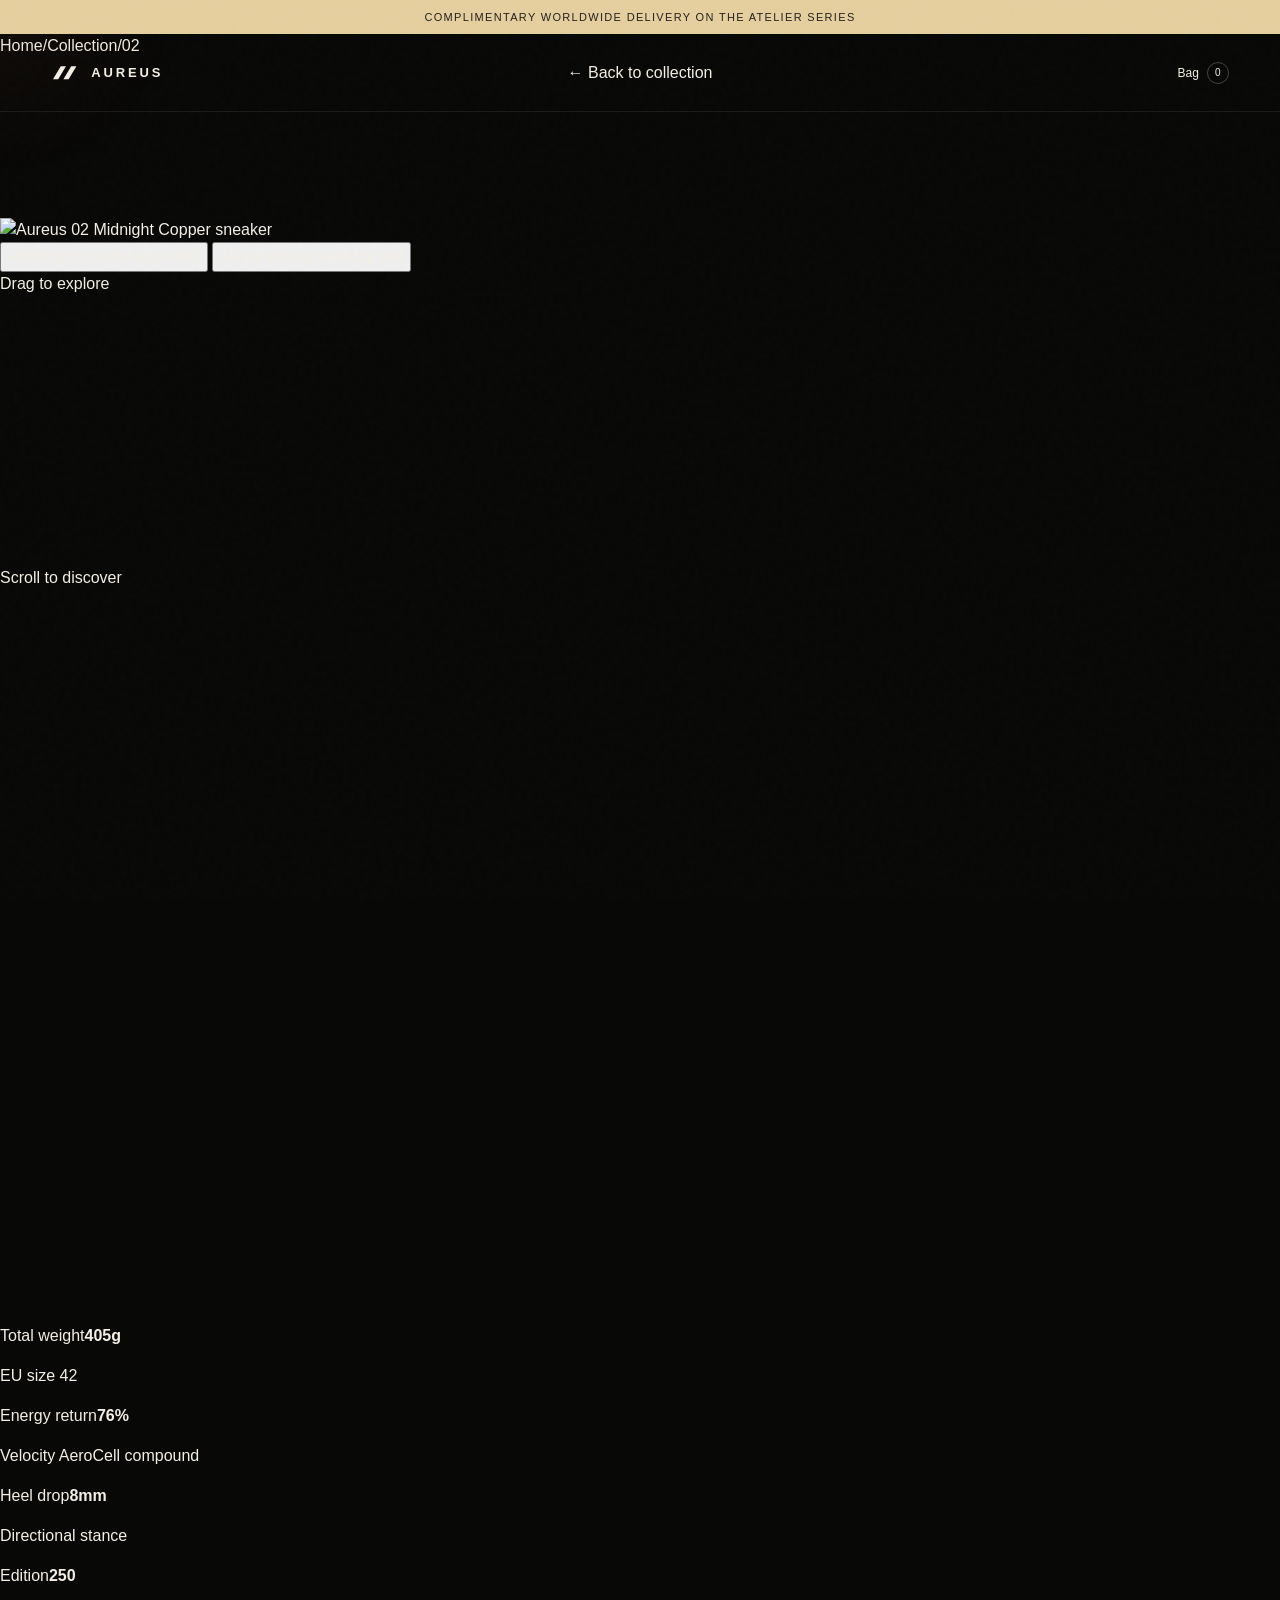
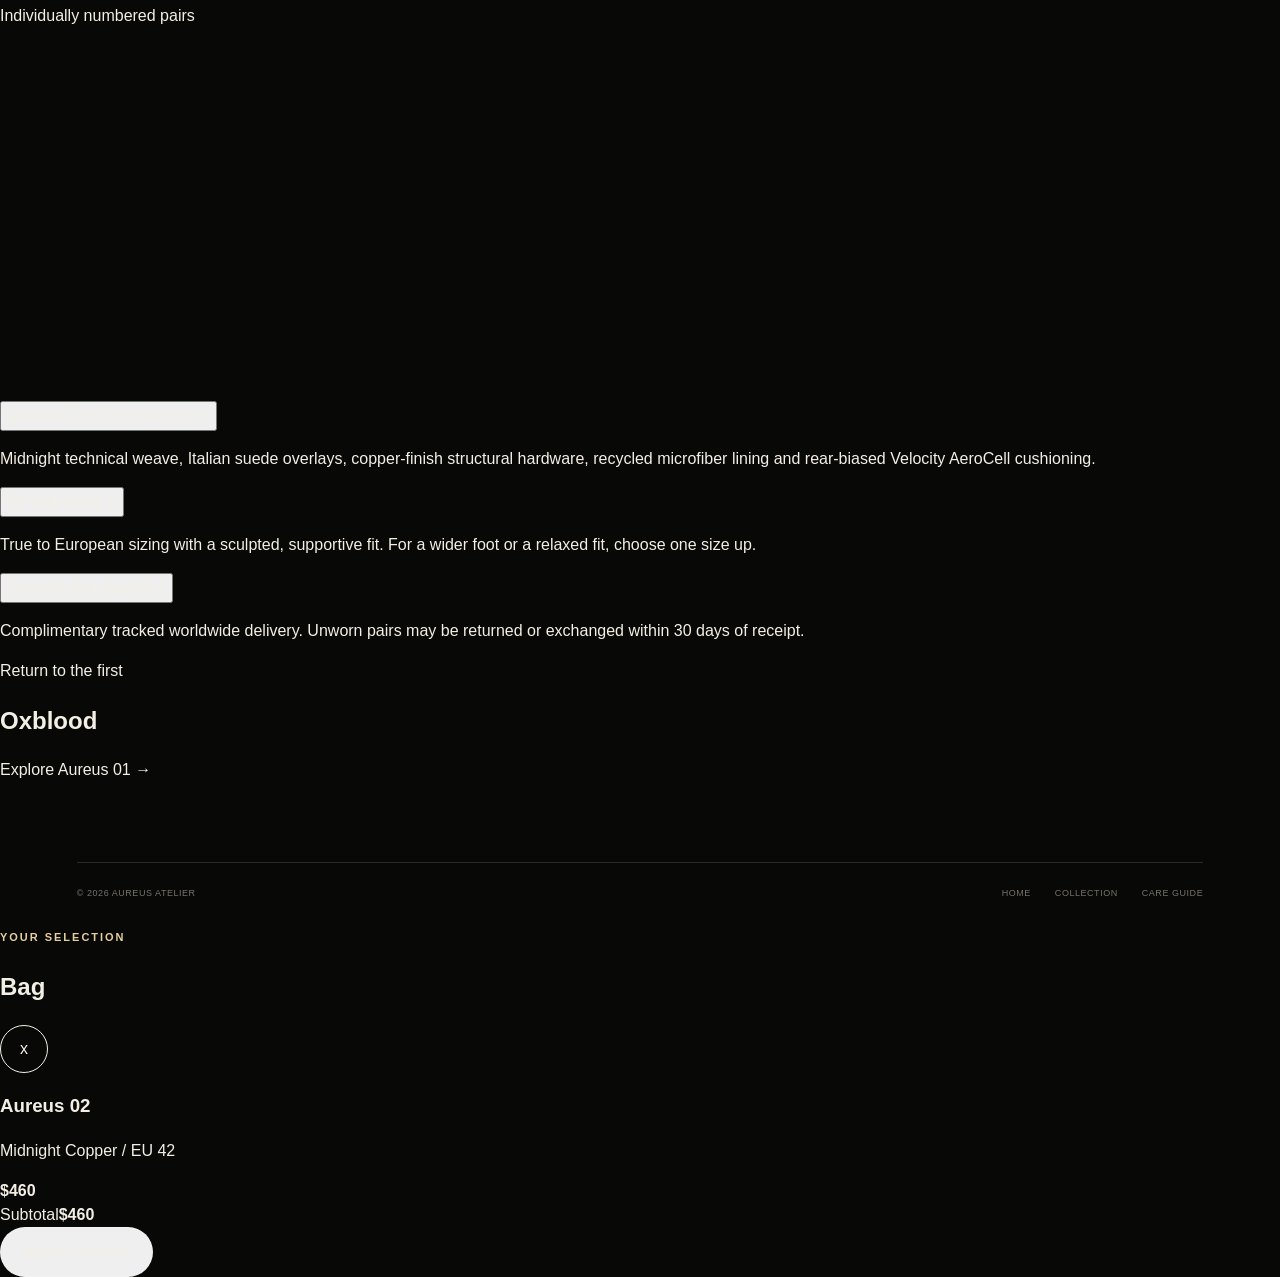
==== product-midnight.html @ 42e4fd5b "Add files via upload" ====
<!doctype html>
<html lang="en">
<head>
  <meta charset="UTF-8">
  <meta name="viewport" content="width=device-width, initial-scale=1.0">
  <meta name="theme-color" content="#080807">
  <meta name="description" content="Explore Aureus 02 Midnight Copper, an aerodynamic limited-edition performance sneaker.">
  <title>Aureus 02 Midnight | Aureus Atelier</title>
  <link rel="preload" href="assets/aureus-midnight.webp" as="image" type="image/webp">
  <link rel="stylesheet" href="styles.css">
  <link rel="stylesheet" href="product.css">
</head>
<body class="product-page theme-midnight">
  <div class="noise" aria-hidden="true"></div>
  <div class="cursor-glow" aria-hidden="true"></div>

  <div class="announcement"><p>Complimentary worldwide delivery on the Atelier Series</p></div>
  <header class="site-header product-header">
    <a class="brand" href="index.html" aria-label="Aureus home">
      <svg viewBox="0 0 46 30" aria-hidden="true"><path d="M3 25 15 5h8L11 25H3Zm16 0L31 5h8L27 25h-8Z"/></svg>
      <span>AUREUS</span>
    </a>
    <a class="back-link" href="index.html#collection">&#8592; Back to collection</a>
    <div class="header-actions">
      <nav class="product-nav" aria-label="Select colorway">
        <a href="product-oxblood.html" style="--nav-color:#5d1721" aria-label="Oxblood"></a>
        <a href="product-pearl.html" style="--nav-color:#d8ceba" aria-label="Pearl"></a>
        <a href="product-midnight.html" aria-current="page" style="--nav-color:#0a1b3f" aria-label="Midnight"></a>
      </nav>
      <button class="bag-button detail-bag-button" aria-label="Open shopping bag"><span>Bag</span><span class="bag-count detail-bag-count">0</span></button>
    </div>
  </header>

  <main>
    <section class="detail-hero">
      <div class="detail-grid" aria-hidden="true"></div>
      <div class="detail-copy">
        <div class="detail-breadcrumb"><a href="index.html">Home</a><span>/</span><a href="index.html#collection">Collection</a><span>/</span><span>02</span></div>
        <p class="eyebrow reveal">Atelier Series / Limited 250</p>
        <h1 class="reveal">Aureus 02<span>Midnight Copper</span></h1>
        <p class="detail-description reveal">A lower, faster silhouette cut in midnight suede and technical weave, with copper light tracing its aerodynamic frame.</p>
        <div class="detail-price-row reveal"><strong>$460</strong><span>Numbered edition of 250</span></div>
      </div>

      <div class="product-viewer" aria-label="Interactive view of Aureus 02 Midnight">
        <div class="viewer-aura" aria-hidden="true"></div>
        <div class="viewer-ring" aria-hidden="true"></div><div class="viewer-ring" aria-hidden="true"></div>
        <div class="viewer-pedestal" aria-hidden="true"></div>
        <div class="viewer-object"><img src="assets/aureus-midnight.webp" alt="Aureus 02 Midnight Copper sneaker"></div>
        <button class="viewer-hotspot hotspot-upper" aria-label="Show upper detail">+<span>Midnight suede aero shell</span></button>
        <button class="viewer-hotspot hotspot-sole" aria-label="Show sole detail">+<span>Rear-biased velocity cell</span></button>
        <div class="viewer-instruction"><i></i><span>Drag to explore</span></div>
      </div>

      <aside class="purchase-panel reveal">
        <div class="purchase-panel-top"><span>Made in limited runs</span><span class="stock-state">In stock</span></div>
        <div class="purchase-label"><span>Select EU size</span><button type="button">Size guide</button></div>
        <div class="size-grid">
          <button class="size-button" data-size="39">39</button><button class="size-button" data-size="40">40</button>
          <button class="size-button" data-size="41">41</button><button class="size-button is-active" data-size="42">42</button>
          <button class="size-button" data-size="43">43</button><button class="size-button" data-size="44">44</button>
          <button class="size-button" data-size="45">45</button><button class="size-button" data-size="46">46</button>
        </div>
        <button class="button button-light detail-add magnetic" data-detail-add>Add to bag / $460</button>
        <div class="purchase-benefits"><p><b>01</b> Complimentary worldwide delivery</p><p><b>02</b> 30-day returns and exchanges</p><p><b>03</b> Individually numbered packaging</p></div>
      </aside>
      <span class="detail-scroll">Scroll to discover</span>
    </section>

    <section class="detail-statement">
      <div><p class="section-label reveal">Sculpted for velocity</p><h2 class="reveal">Darkness,<br><em>set in motion.</em></h2><p class="reveal">Aureus 02 lowers the center of gravity and pushes cushioning rearward for a poised, directional stride.</p></div>
    </section>

    <section class="construction">
      <div class="construction-heading"><div><p class="section-label reveal">Inside the design</p><h2 class="reveal">Three systems.<br>One fluid stride.</h2></div><p class="reveal">Every layer works independently, then resolves into a single controlled movement.</p></div>
      <div class="layer-stack">
        <img class="layer-shoe" src="assets/aureus-midnight.webp" alt="" loading="lazy"><div class="layer-orbits" aria-hidden="true"></div>
        <div class="layer-list">
          <article class="layer-item reveal"><span>01 / Upper</span><h3>Night shell</h3><p>Technical weave is mapped beneath tactile suede to create a close, breathable performance fit.</p></article>
          <article class="layer-item reveal"><span>02 / Structure</span><h3>Copper line</h3><p>A continuous copper-finish spine stabilizes the heel and defines the silhouette in motion.</p></article>
          <article class="layer-item reveal"><span>03 / Sole</span><h3>Velocity cell</h3><p>Rear-biased cushioning absorbs impact while the low forefoot keeps transitions immediate.</p></article>
        </div>
      </div>
    </section>

    <section class="detail-specs">
      <article class="spec-block"><span>Total weight</span><strong>405g</strong><p>EU size 42</p></article>
      <article class="spec-block"><span>Energy return</span><strong>76%</strong><p>Velocity AeroCell compound</p></article>
      <article class="spec-block"><span>Heel drop</span><strong>8mm</strong><p>Directional stance</p></article>
      <article class="spec-block"><span>Edition</span><strong>250</strong><p>Individually numbered pairs</p></article>
    </section>

    <section class="colorway-section">
      <div class="colorway-heading"><div><p class="section-label reveal">The color study</p><h2 class="reveal">Three distinct<br>expressions.</h2></div><p class="reveal">Move between colorways. Every selection opens its complete product experience.</p></div>
      <div class="colorway-grid">
        <a class="colorway-card reveal" href="product-oxblood.html"><div class="colorway-image"><img src="assets/aureus-oxblood.webp" alt="Oxblood colorway"></div><div class="colorway-meta"><strong>Obsidian Oxblood</strong><span>$420</span></div></a>
        <a class="colorway-card reveal" href="product-pearl.html"><div class="colorway-image"><img src="assets/aureus-pearl.webp" alt="Pearl colorway" loading="lazy"></div><div class="colorway-meta"><strong>Pearl Champagne</strong><span>$440</span></div></a>
        <a class="colorway-card reveal" href="product-midnight.html" aria-current="page"><div class="colorway-image"><img src="assets/aureus-midnight.webp" alt="Midnight colorway" loading="lazy"></div><div class="colorway-meta"><strong>Midnight Copper</strong><span>$460</span></div></a>
      </div>
    </section>

    <section class="details-section">
      <p class="section-label reveal">The fine print</p>
      <div class="detail-accordion">
        <article class="accordion-item"><button class="accordion-trigger" aria-expanded="false">Materials and construction <span>+</span></button><div class="accordion-panel"><p>Midnight technical weave, Italian suede overlays, copper-finish structural hardware, recycled microfiber lining and rear-biased Velocity AeroCell cushioning.</p></div></article>
        <article class="accordion-item"><button class="accordion-trigger" aria-expanded="false">Fit and sizing <span>+</span></button><div class="accordion-panel"><p>True to European sizing with a sculpted, supportive fit. For a wider foot or a relaxed fit, choose one size up.</p></div></article>
        <article class="accordion-item"><button class="accordion-trigger" aria-expanded="false">Delivery and returns <span>+</span></button><div class="accordion-panel"><p>Complimentary tracked worldwide delivery. Unworn pairs may be returned or exchanged within 30 days of receipt.</p></div></article>
      </div>
    </section>

    <a class="next-product" href="product-oxblood.html"><img src="assets/aureus-oxblood.webp" alt="" loading="lazy"><div><span>Return to the first</span><h2>Oxblood</h2><span>Explore Aureus 01 &#8594;</span></div></a>
  </main>

  <footer class="product-footer"><div class="footer-bottom"><span>&copy; 2026 Aureus Atelier</span><div><a href="index.html">Home</a><a href="index.html#collection">Collection</a><a href="#">Care guide</a></div></div></footer>

  <aside class="detail-cart" aria-hidden="true">
    <header><div><p class="eyebrow">Your selection</p><h2>Bag</h2></div><button class="round-button detail-cart-close" aria-label="Close bag">x</button></header>
    <div class="detail-cart-product"><div class="detail-cart-image"><img src="assets/aureus-midnight.webp" alt=""></div><div><h3>Aureus 02</h3><p>Midnight Copper / <span class="selected-size">EU 42</span></p><strong>$460</strong></div></div>
    <div class="detail-cart-checkout"><div><span>Subtotal</span><strong>$460</strong></div><button class="button">Secure checkout</button></div>
  </aside>
  <div class="drawer-overlay" hidden></div>
  <script src="product.js"></script>
</body>
</html>
---- styles.css ----
:root {
  --ink: #080807;
  --ink-soft: #10100f;
  --panel: #151412;
  --panel-light: #ede8de;
  --ivory: #f4efe5;
  --muted: #9e9a91;
  --gold: #c9a86a;
  --gold-light: #e5cf9f;
  --oxblood: #5d1721;
  --line: rgba(244, 239, 229, .14);
  --ease: cubic-bezier(.2, .75, .2, 1);
}

* {
  box-sizing: border-box;
}

html {
  scroll-behavior: smooth;
  background: var(--ink);
}

body {
  margin: 0;
  color: var(--ivory);
  background: var(--ink);
  font-family: Arial, Helvetica, sans-serif;
  font-size: 16px;
  line-height: 1.5;
  overflow-x: hidden;
}

body.drawer-open,
body.modal-open {
  overflow: hidden;
}

button,
input {
  font: inherit;
}

button,
a {
  -webkit-tap-highlight-color: transparent;
}

button {
  color: inherit;
}

a {
  color: inherit;
  text-decoration: none;
}

img {
  display: block;
  max-width: 100%;
}

.noise {
  position: fixed;
  inset: 0;
  z-index: 100;
  opacity: .022;
  pointer-events: none;
  background-image: url("data:image/svg+xml,%3Csvg viewBox='0 0 180 180' xmlns='http://www.w3.org/2000/svg'%3E%3Cfilter id='n'%3E%3CfeTurbulence type='fractalNoise' baseFrequency='.9' numOctaves='4' stitchTiles='stitch'/%3E%3C/filter%3E%3Crect width='100%25' height='100%25' filter='url(%23n)' opacity='.8'/%3E%3C/svg%3E");
}

.cursor-glow {
  position: fixed;
  width: 380px;
  height: 380px;
  left: 0;
  top: 0;
  z-index: 0;
  border-radius: 50%;
  pointer-events: none;
  opacity: .28;
  background: radial-gradient(circle, rgba(146, 78, 48, .26), transparent 67%);
  transform: translate3d(-50%, -50%, 0);
  transition: opacity .3s ease;
}

.announcement {
  position: relative;
  z-index: 30;
  min-height: 34px;
  display: flex;
  align-items: center;
  justify-content: center;
  padding: 6px 44px;
  color: #25211a;
  background: var(--gold-light);
  font-size: 11px;
  letter-spacing: .12em;
  text-transform: uppercase;
}

.announcement p {
  margin: 0;
}

.announcement-close {
  position: absolute;
  right: 20px;
  border: 0;
  background: transparent;
  cursor: pointer;
}

.site-header {
  position: absolute;
  top: 34px;
  left: 0;
  right: 0;
  z-index: 25;
  height: 78px;
  display: grid;
  grid-template-columns: 1fr auto 1fr;
  align-items: center;
  padding: 0 clamp(22px, 4vw, 72px);
  border-bottom: 1px solid rgba(255,255,255,.08);
  transition: height .4s var(--ease), background .4s ease, transform .4s var(--ease), border-color .4s ease;
}

.site-header.is-fixed {
  position: fixed;
  top: 0;
  height: 64px;
  background: rgba(8, 8, 7, .82);
  border-color: rgba(255,255,255,.1);
  backdrop-filter: blur(18px);
}

.site-header.is-hidden {
  transform: translateY(-100%);
}

.brand {
  width: fit-content;
  display: inline-flex;
  align-items: center;
  gap: 10px;
  font-size: 13px;
  font-weight: 700;
  letter-spacing: .22em;
}

.brand svg {
  width: 30px;
  fill: currentColor;
}

.desktop-nav {
  display: flex;
  align-items: center;
  gap: 34px;
  font-size: 12px;
}

.desktop-nav a {
  position: relative;
  color: rgba(244,239,229,.76);
  transition: color .2s ease;
}

.desktop-nav a::after {
  content: "";
  position: absolute;
  left: 0;
  right: 100%;
  bottom: -8px;
  height: 1px;
  background: var(--gold-light);
  transition: right .35s var(--ease);
}

.desktop-nav a:hover {
  color: var(--ivory);
}

.desktop-nav a:hover::after {
  right: 0;
}

.header-actions {
  justify-self: end;
  display: flex;
  align-items: center;
  gap: 10px;
}

.icon-button,
.bag-button,
.menu-button {
  border: 0;
  background: transparent;
  cursor: pointer;
}

.icon-button {
  width: 38px;
  height: 38px;
  display: grid;
  place-items: center;
}

.icon-button svg {
  width: 18px;
  fill: none;
  stroke: currentColor;
  stroke-width: 1.5;
}

.bag-button {
  display: flex;
  align-items: center;
  gap: 8px;
  padding: 8px 0 8px 12px;
  font-size: 12px;
}

.bag-count {
  min-width: 22px;
  height: 22px;
  display: grid;
  place-items: center;
  border: 1px solid rgba(255,255,255,.24);
  border-radius: 50%;
  font-size: 10px;
}

.menu-button {
  display: none;
  width: 38px;
  height: 38px;
  padding: 11px 8px;
}

.menu-button span {
  display: block;
  width: 22px;
  height: 1px;
  margin: 5px 0;
  background: currentColor;
  transition: transform .3s ease;
}

.hero {
  position: relative;
  min-height: max(760px, 100svh);
  display: flex;
  align-items: center;
  isolation: isolate;
  overflow: hidden;
  padding: 130px clamp(22px, 6vw, 110px) 72px;
  background:
    radial-gradient(circle at 72% 55%, rgba(79, 25, 22, .25), transparent 32%),
    linear-gradient(135deg, #0e0d0c 0%, #060606 60%);
}

.hero::after {
  content: "";
  position: absolute;
  inset: auto 0 0;
  z-index: -1;
  height: 34%;
  background: linear-gradient(transparent, #080807);
}

.hero-aura {
  position: absolute;
  width: 60vw;
  aspect-ratio: 1;
  right: -12vw;
  top: 15%;
  z-index: -2;
  border-radius: 50%;
  opacity: .85;
  filter: blur(10px);
  background: radial-gradient(circle at center, rgba(128, 43, 37, .22), transparent 64%);
  animation: breathe 6s ease-in-out infinite;
}

.hero-grid {
  position: absolute;
  inset: 0;
  z-index: -2;
  opacity: .12;
  background-image:
    linear-gradient(rgba(255,255,255,.08) 1px, transparent 1px),
    linear-gradient(90deg, rgba(255,255,255,.08) 1px, transparent 1px);
  background-size: 100px 100px;
  mask-image: linear-gradient(90deg, transparent, #000 70%, transparent);
  transform: perspective(600px) rotateX(64deg) scale(1.6) translateY(30%);
  transform-origin: bottom;
}

.hero-copy {
  position: relative;
  z-index: 4;
  width: min(690px, 52vw);
  padding-top: 40px;
}

.eyebrow,
.section-label {
  margin: 0 0 24px;
  color: var(--gold-light);
  font-size: 11px;
  font-weight: 700;
  letter-spacing: .18em;
  text-transform: uppercase;
}

.hero h1,
.manifesto h2,
.section-heading h2,
.membership h2,
.newsletter h2 {
  margin: 0;
  font-weight: 400;
  letter-spacing: -.065em;
  line-height: .88;
}

.hero h1 {
  font-size: clamp(68px, 10.3vw, 176px);
}

.hero h1 em {
  color: var(--gold-light);
  font-family: Georgia, "Times New Roman", serif;
  font-weight: 400;
}

.hero-intro {
  width: min(460px, 90%);
  margin: 32px 0 0;
  color: rgba(244,239,229,.64);
  font-size: clamp(15px, 1.2vw, 18px);
}

.hero-actions {
  display: flex;
  align-items: center;
  gap: 26px;
  margin-top: 34px;
}

.button {
  min-height: 50px;
  display: inline-flex;
  align-items: center;
  justify-content: center;
  padding: 0 24px;
  border: 1px solid rgba(255,255,255,.24);
  border-radius: 100px;
  cursor: pointer;
  font-size: 12px;
  font-weight: 700;
  letter-spacing: .04em;
  transition: transform .3s var(--ease), background .3s ease, color .3s ease;
}

.button-light {
  color: var(--ink);
  background: var(--ivory);
}

.button-light:hover {
  background: var(--gold-light);
  transform: translateY(-2px);
}

.text-link {
  border: 0;
  padding: 0;
  color: var(--ivory);
  background: transparent;
  cursor: pointer;
  font-size: 12px;
}

.play-icon {
  display: inline-grid;
  width: 32px;
  height: 32px;
  margin-right: 8px;
  place-items: center;
  border: 1px solid var(--line);
  border-radius: 50%;
  font-size: 8px;
}

.hero-product {
  position: absolute;
  width: min(72vw, 1100px);
  right: -2vw;
  top: 49%;
  z-index: 2;
  transform: translateY(-43%);
  transform-style: preserve-3d;
  perspective: 1200px;
  will-change: transform;
}

.hero-product img {
  position: relative;
  z-index: 2;
  width: 100%;
  filter: drop-shadow(0 45px 45px rgba(0,0,0,.7));
  transform: rotate(-6deg) translateZ(30px);
  animation: shoeFloat 5.5s ease-in-out infinite;
  will-change: transform;
}

.shoe-shadow {
  position: absolute;
  left: 20%;
  right: 9%;
  bottom: 9%;
  height: 12%;
  z-index: 1;
  border-radius: 50%;
  opacity: .7;
  filter: blur(26px);
  background: #000;
  animation: shadowFloat 5.5s ease-in-out infinite;
}

.orbit {
  position: absolute;
  z-index: 0;
  border: 1px solid rgba(215, 181, 116, .18);
  border-radius: 50%;
}

.orbit-one {
  width: 72%;
  aspect-ratio: 1;
  right: 3%;
  top: 9%;
  transform: rotateX(65deg) rotateZ(-18deg);
  animation: orbitSpin 18s linear infinite;
}

.orbit-two {
  width: 46%;
  aspect-ratio: 1;
  right: 20%;
  top: 25%;
  transform: rotateY(70deg) rotateZ(28deg);
  animation: orbitSpin 12s linear infinite reverse;
}

.product-pin {
  position: absolute;
  z-index: 5;
  width: 28px;
  height: 28px;
  display: grid;
  place-items: center;
  border: 1px solid rgba(255,255,255,.5);
  border-radius: 50%;
  color: var(--ink);
  background: var(--ivory);
  cursor: help;
  font-size: 16px;
  box-shadow: 0 0 0 0 rgba(244,239,229,.3);
  animation: pinPulse 2.5s infinite;
}

.product-pin::after {
  content: attr(data-label);
  position: absolute;
  left: 38px;
  width: max-content;
  padding: 8px 11px;
  border: 1px solid var(--line);
  border-radius: 4px;
  color: var(--ivory);
  background: rgba(10,10,9,.9);
  opacity: 0;
  pointer-events: none;
  font-size: 10px;
  letter-spacing: .08em;
  text-transform: uppercase;
  transform: translateX(-8px);
  transition: opacity .25s ease, transform .25s ease;
}

.product-pin:hover::after {
  opacity: 1;
  transform: none;
}

.pin-upper {
  left: 53%;
  top: 32%;
}

.pin-sole {
  left: 69%;
  top: 70%;
}

.hero-index {
  position: absolute;
  right: clamp(22px, 4vw, 72px);
  bottom: 54px;
  display: flex;
  gap: 8px;
  color: rgba(255,255,255,.4);
  font-size: 11px;
}

.hero-index span:first-child {
  color: var(--ivory);
}

.scroll-cue {
  position: absolute;
  left: 50%;
  bottom: 36px;
  display: flex;
  align-items: center;
  gap: 14px;
  color: rgba(255,255,255,.5);
  font-size: 9px;
  letter-spacing: .12em;
  text-transform: uppercase;
  transform: translateX(-50%);
}

.scroll-cue i {
  position: relative;
  width: 42px;
  height: 1px;
  overflow: hidden;
  background: rgba(255,255,255,.18);
}

.scroll-cue i::after {
  content: "";
  position: absolute;
  width: 50%;
  height: 100%;
  background: var(--ivory);
  animation: scrollLine 2s ease-in-out infinite;
}

.marquee {
  position: relative;
  z-index: 3;
  overflow: hidden;
  padding: 22px 0;
  border-top: 1px solid var(--line);
  border-bottom: 1px solid var(--line);
  background: #0a0a09;
}

.marquee-track {
  width: max-content;
  display: flex;
  align-items: center;
  gap: 34px;
  color: rgba(244,239,229,.72);
  animation: marquee 24s linear infinite;
}

.marquee span {
  font-size: 11px;
  letter-spacing: .18em;
  text-transform: uppercase;
}

.marquee i {
  width: 5px;
  height: 5px;
  border-radius: 50%;
  background: var(--gold);
}

.section-pad {
  padding: clamp(90px, 12vw, 190px) clamp(22px, 6vw, 110px);
}

.manifesto {
  position: relative;
}

.manifesto-title {
  max-width: 1260px;
  font-size: clamp(52px, 8.4vw, 142px);
}

.manifesto-title span {
  color: #5e5b55;
}

.manifesto-meta {
  max-width: 1260px;
  display: flex;
  align-items: flex-end;
  justify-content: space-between;
  margin-top: 74px;
  padding-top: 22px;
  border-top: 1px solid var(--line);
  color: var(--muted);
}

.manifesto-meta p {
  width: min(510px, 60%);
  margin: 0;
  font-size: clamp(16px, 1.5vw, 22px);
}

.manifesto-meta span {
  font-size: 10px;
  letter-spacing: .14em;
  text-transform: uppercase;
}

.story {
  min-height: 300vh;
  background: var(--panel-light);
}

.story-stage {
  position: sticky;
  top: 0;
  min-height: 100svh;
  display: grid;
  grid-template-columns: 58% 42%;
  overflow: hidden;
  color: var(--ink);
}

.story-visual {
  position: relative;
  min-height: 100svh;
  display: grid;
  place-items: center;
  overflow: hidden;
  background: #d8d2c7;
}

.story-glow {
  position: absolute;
  width: 70%;
  aspect-ratio: 1;
  border-radius: 50%;
  filter: blur(40px);
  background: rgba(255,255,255,.55);
}

.stage-ring {
  position: absolute;
  width: min(42vw, 630px);
  aspect-ratio: 1;
  border: 1px solid rgba(30,25,20,.15);
  border-radius: 50%;
  animation: orbitSpin 25s linear infinite;
}

.stage-ring::before,
.stage-ring::after {
  content: "";
  position: absolute;
  inset: 13%;
  border: 1px solid rgba(30,25,20,.1);
  border-radius: 50%;
}

.stage-ring::after {
  inset: 30%;
}

.story-image {
  position: absolute;
  z-index: 2;
  width: min(54vw, 860px);
  opacity: 0;
  mix-blend-mode: multiply;
  filter: contrast(1.05);
  transform: translateY(30px) scale(.92) rotate(-5deg);
  transition: opacity .8s ease, transform 1s var(--ease);
}

.story-image.is-active {
  opacity: 1;
  transform: translateY(0) scale(1) rotate(-3deg);
}

.stage-caption {
  position: absolute;
  left: 34px;
  right: 34px;
  bottom: 28px;
  z-index: 4;
  display: flex;
  justify-content: space-between;
  padding-top: 14px;
  border-top: 1px solid rgba(30,25,20,.22);
  font-size: 10px;
  letter-spacing: .12em;
  text-transform: uppercase;
}

.stage-caption p {
  margin: 0;
}

.story-chapters {
  height: 100svh;
  display: flex;
  flex-direction: column;
  justify-content: center;
  padding: clamp(40px, 6vw, 100px);
  background: #efebe3;
}

.chapter {
  display: grid;
  grid-template-columns: 44px 1fr;
  gap: 24px;
  padding: 26px 0;
  border-bottom: 1px solid rgba(20,18,15,.14);
  opacity: .28;
  transition: opacity .5s ease;
}

.chapter.is-active {
  opacity: 1;
}

.chapter-number {
  color: var(--oxblood);
  font-size: 10px;
}

.chapter .eyebrow {
  margin-bottom: 10px;
  color: var(--oxblood);
}

.chapter h3 {
  margin: 0;
  font-family: Georgia, "Times New Roman", serif;
  font-size: clamp(24px, 2.4vw, 42px);
  font-weight: 400;
  letter-spacing: -.03em;
  line-height: 1.04;
}

.chapter p:last-child {
  max-width: 480px;
  margin: 15px 0 0;
  color: #716c64;
  font-size: 13px;
}

.technology {
  position: relative;
  background: #0b0b0a;
}

.section-heading {
  display: flex;
  align-items: flex-end;
  justify-content: space-between;
  gap: 40px;
  margin-bottom: 70px;
}

.section-heading h2,
.membership h2,
.newsletter h2 {
  font-size: clamp(60px, 8vw, 130px);
}

.heading-copy {
  max-width: 380px;
  margin: 0 0 8px;
  color: var(--muted);
  font-size: 15px;
}

.feature-grid {
  display: grid;
  grid-template-columns: 1.4fr 1fr;
  gap: 14px;
}

.feature-card {
  position: relative;
  min-height: 400px;
  display: flex;
  flex-direction: column;
  justify-content: space-between;
  overflow: hidden;
  padding: clamp(24px, 3vw, 44px);
  border: 1px solid rgba(255,255,255,.08);
  border-radius: 4px;
  background: #151513;
  transform-style: preserve-3d;
  transition: border-color .3s ease;
}

.feature-card:hover {
  border-color: rgba(226,198,143,.38);
}

.feature-card-large {
  grid-row: span 2;
  min-height: 814px;
  background: radial-gradient(circle at 50% 44%, #2a1715, #11110f 58%);
}

.feature-card-gold {
  color: #19150e;
  background: linear-gradient(145deg, #d1b47d, #9a7545);
}

.card-top {
  position: relative;
  z-index: 2;
  display: flex;
  justify-content: space-between;
  font-size: 9px;
  letter-spacing: .14em;
  text-transform: uppercase;
}

.card-bottom {
  position: relative;
  z-index: 2;
}

.card-bottom h3 {
  max-width: 620px;
  margin: 0;
  font-size: clamp(30px, 3.8vw, 66px);
  font-weight: 400;
  letter-spacing: -.05em;
  line-height: .96;
}

.feature-card:not(.feature-card-large) .card-bottom h3 {
  font-size: clamp(26px, 2.5vw, 42px);
}

.card-bottom p {
  max-width: 420px;
  margin: 18px 0 0;
  color: var(--muted);
  font-size: 13px;
}

.feature-card-gold .card-bottom p {
  color: rgba(25,21,14,.6);
}

.energy-rings {
  position: relative;
  width: min(38vw, 510px);
  aspect-ratio: 1;
  display: grid;
  place-items: center;
  margin: auto;
}

.energy-rings i {
  position: absolute;
  inset: 0;
  border: 1px solid rgba(221,185,120,.26);
  border-radius: 50%;
  animation: ringPulse 3s ease-in-out infinite;
}

.energy-rings i:nth-child(2) {
  inset: 13%;
  animation-delay: -.7s;
}

.energy-rings i:nth-child(3) {
  inset: 26%;
  animation-delay: -1.4s;
}

.energy-rings i:nth-child(4) {
  inset: 39%;
  animation-delay: -2.1s;
}

.energy-rings b {
  color: var(--gold-light);
  font-size: clamp(64px, 8vw, 120px);
  font-weight: 400;
  letter-spacing: -.08em;
}

.metric {
  display: flex;
  align-items: flex-start;
  margin: auto 0;
  color: var(--gold-light);
}

.metric strong {
  font-size: clamp(100px, 11vw, 170px);
  font-weight: 400;
  letter-spacing: -.08em;
  line-height: .8;
}

.metric span {
  margin: 2px 0 0 8px;
  font-size: 22px;
}

.craft-lines {
  position: absolute;
  inset: 18% -15% auto;
  height: 52%;
  opacity: .65;
  background: repeating-radial-gradient(ellipse at center, transparent 0 18px, rgba(40,30,16,.2) 19px 20px);
  transform: rotate(-8deg);
}

.collection {
  color: var(--ink);
  background: #efebe3;
  overflow: hidden;
}

.collection .section-label {
  color: var(--oxblood);
}

.collection-controls {
  display: flex;
  gap: 8px;
}

.round-button {
  width: 48px;
  height: 48px;
  display: inline-grid;
  place-items: center;
  border: 1px solid currentColor;
  border-radius: 50%;
  color: inherit;
  background: transparent;
  cursor: pointer;
  transition: color .25s ease, background .25s ease, transform .25s ease;
}

.round-button:hover {
  color: var(--ivory);
  background: var(--ink);
  transform: scale(1.04);
}

.product-track {
  display: grid;
  grid-template-columns: repeat(3, minmax(330px, 1fr));
  gap: 16px;
}

.product-card {
  min-width: 0;
}

.product-image-wrap {
  position: relative;
  aspect-ratio: 1;
  display: grid;
  place-items: center;
  overflow: hidden;
  background: #0a0a09;
}

.product-image-wrap::after {
  content: "";
  position: absolute;
  inset: 55% 18% 9%;
  border-radius: 50%;
  background: rgba(0,0,0,.65);
  filter: blur(24px);
}

.product-image-wrap img {
  position: relative;
  z-index: 2;
  width: 105%;
  max-width: none;
  transition: transform .8s var(--ease), filter .5s ease;
}

.product-card:hover .product-image-wrap img {
  transform: scale(1.07) rotate(-3deg);
  filter: brightness(1.08);
}

.edition-tag {
  position: absolute;
  left: 18px;
  top: 18px;
  z-index: 4;
  padding: 6px 10px;
  border: 1px solid rgba(255,255,255,.2);
  color: rgba(255,255,255,.76);
  font-size: 8px;
  letter-spacing: .12em;
  text-transform: uppercase;
}

.wishlist {
  position: absolute;
  right: 16px;
  top: 16px;
  z-index: 4;
  width: 34px;
  height: 34px;
  border: 1px solid rgba(255,255,255,.22);
  border-radius: 50%;
  color: white;
  background: rgba(0,0,0,.25);
  cursor: pointer;
  font-size: 18px;
}

.wishlist.is-active {
  color: var(--gold-light);
  background: var(--oxblood);
}

.product-info {
  display: flex;
  justify-content: space-between;
  gap: 20px;
  padding: 20px 2px 12px;
}

.product-info h3 {
  margin: 0;
  font-size: 17px;
}

.product-info p {
  margin: 4px 0 0;
  color: #756f66;
  font-size: 11px;
}

.product-info strong {
  font-size: 14px;
}

.swatches {
  display: flex;
  gap: 7px;
  padding: 4px 2px 18px;
}

.swatch {
  width: 15px;
  height: 15px;
  padding: 0;
  border: 2px solid #efebe3;
  border-radius: 50%;
  outline: 1px solid transparent;
  background: var(--swatch);
  cursor: pointer;
}

.swatch.is-active {
  outline-color: #4a463f;
}

.add-button {
  width: 100%;
  height: 48px;
  display: flex;
  align-items: center;
  justify-content: space-between;
  padding: 0 18px;
  border: 1px solid #b4aea4;
  color: var(--ink);
  background: transparent;
  cursor: pointer;
  font-size: 11px;
  font-weight: 700;
  letter-spacing: .06em;
  text-transform: uppercase;
  transition: color .3s ease, background .3s ease;
}

.add-button:hover {
  color: var(--ivory);
  background: var(--ink);
}

.membership {
  position: relative;
  min-height: 95svh;
  display: flex;
  flex-direction: column;
  align-items: center;
  justify-content: center;
  overflow: hidden;
  padding: 100px 22px;
  text-align: center;
  background:
    linear-gradient(rgba(6,6,5,.45), rgba(6,6,5,.88)),
    url("assets/aureus-midnight.webp") center 50% / min(95vw, 1450px) auto no-repeat,
    #070707;
}

.membership::before {
  content: "";
  position: absolute;
  inset: 0;
  opacity: .14;
  background: repeating-linear-gradient(105deg, transparent 0 60px, rgba(255,255,255,.12) 61px);
}

.membership > * {
  position: relative;
  z-index: 2;
}

.membership h2 {
  max-width: 1200px;
}

.membership > p:not(.section-label) {
  max-width: 500px;
  margin: 34px 0;
  color: rgba(244,239,229,.64);
}

.membership-light {
  position: absolute;
  inset: 10% 15%;
  opacity: .7;
  filter: blur(50px);
  background: radial-gradient(circle, rgba(85,47,34,.3), transparent 64%);
}

.newsletter {
  display: grid;
  grid-template-columns: 1.2fr 1fr;
  gap: 10vw;
  align-items: end;
  color: var(--ink);
  background: var(--gold-light);
}

.newsletter .section-label {
  color: #6b4e2d;
}

.newsletter-form label {
  display: block;
  margin-bottom: 12px;
  font-size: 10px;
  font-weight: 700;
  letter-spacing: .12em;
  text-transform: uppercase;
}

.newsletter-form > div {
  display: flex;
  border-bottom: 1px solid rgba(20,18,14,.5);
}

.newsletter-form input {
  flex: 1;
  min-width: 0;
  padding: 16px 0;
  border: 0;
  outline: 0;
  color: var(--ink);
  background: transparent;
  font-size: 20px;
}

.newsletter-form input::placeholder {
  color: rgba(20,18,14,.45);
}

.newsletter-form button {
  width: 54px;
  border: 0;
  background: transparent;
  cursor: pointer;
  font-size: 24px;
}

.newsletter-form > p {
  margin: 14px 0 0;
  color: rgba(20,18,14,.56);
  font-size: 9px;
}

footer {
  padding: 80px clamp(22px, 6vw, 110px) 28px;
  background: #080807;
}

.footer-top {
  display: flex;
  justify-content: space-between;
  gap: 80px;
  padding-bottom: 90px;
}

.footer-brand {
  align-self: flex-start;
}

.footer-links {
  display: grid;
  grid-template-columns: repeat(3, minmax(110px, 1fr));
  gap: clamp(40px, 7vw, 110px);
}

.footer-links div {
  display: flex;
  flex-direction: column;
  gap: 12px;
}

.footer-links span {
  margin-bottom: 8px;
  color: #77736c;
  font-size: 9px;
  letter-spacing: .14em;
  text-transform: uppercase;
}

.footer-links a {
  font-size: 12px;
}

.footer-links a:hover {
  color: var(--gold-light);
}

.footer-bottom {
  display: flex;
  align-items: center;
  justify-content: space-between;
  padding-top: 24px;
  border-top: 1px solid var(--line);
  color: #77736c;
  font-size: 9px;
  letter-spacing: .06em;
  text-transform: uppercase;
}

.footer-bottom div {
  display: flex;
  align-items: center;
  gap: 24px;
}

.region-button {
  border: 0;
  color: inherit;
  background: transparent;
  cursor: pointer;
  font-size: inherit;
  text-transform: inherit;
}

.cart-drawer {
  position: fixed;
  top: 0;
  right: 0;
  bottom: 0;
  z-index: 80;
  width: min(480px, 100%);
  display: flex;
  flex-direction: column;
  padding: 34px;
  color: var(--ink);
  background: #efebe3;
  visibility: hidden;
  transform: translateX(100%);
  transition: transform .55s var(--ease), visibility .55s;
}

.cart-drawer.is-open {
  visibility: visible;
  transform: none;
}

.cart-header {
  display: flex;
  align-items: flex-start;
  justify-content: space-between;
  padding-bottom: 24px;
  border-bottom: 1px solid rgba(20,18,15,.16);
}

.cart-header .eyebrow {
  margin-bottom: 8px;
  color: var(--oxblood);
}

.cart-header h2 {
  margin: 0;
  font-size: 42px;
  font-weight: 400;
  letter-spacing: -.05em;
}

.drawer-count {
  color: #8a847a;
  font-size: 16px;
}

.cart-close {
  width: 42px;
  height: 42px;
}

.cart-items {
  flex: 1;
  overflow-y: auto;
}

.empty-cart {
  padding: 60px 0;
}

.empty-cart p {
  color: #7d776f;
}

.empty-cart .text-link {
  color: var(--ink);
  text-decoration: underline;
  text-underline-offset: 5px;
}

.cart-item {
  display: grid;
  grid-template-columns: 110px 1fr auto;
  gap: 16px;
  padding: 20px 0;
  border-bottom: 1px solid rgba(20,18,15,.12);
}

.cart-item-image {
  aspect-ratio: 1;
  display: grid;
  place-items: center;
  overflow: hidden;
  background: #090909;
}

.cart-item-image img {
  width: 120%;
}

.cart-item h3 {
  margin: 4px 0;
  font-size: 14px;
}

.cart-item p {
  margin: 0;
  color: #7d776f;
  font-size: 10px;
}

.cart-item strong {
  font-size: 12px;
}

.remove-item {
  align-self: end;
  border: 0;
  padding: 0;
  color: #7d776f;
  background: transparent;
  cursor: pointer;
  font-size: 9px;
  text-decoration: underline;
}

.cart-footer {
  padding-top: 20px;
  border-top: 1px solid rgba(20,18,15,.16);
}

.cart-footer > div {
  display: flex;
  justify-content: space-between;
  margin-bottom: 18px;
  font-size: 13px;
}

.cart-footer .button {
  width: 100%;
  border: 0;
  color: var(--ivory);
  background: var(--ink);
}

.cart-footer .button:disabled {
  opacity: .4;
  cursor: not-allowed;
}

.cart-footer p {
  margin: 10px 0 0;
  text-align: center;
  color: #7d776f;
  font-size: 9px;
}

.drawer-overlay {
  position: fixed;
  inset: 0;
  z-index: 70;
  background: rgba(0,0,0,.64);
  backdrop-filter: blur(3px);
}

.film-modal {
  position: fixed;
  inset: 0;
  z-index: 90;
  display: grid;
  place-items: center;
  padding: 5vw;
  background: rgba(5,5,5,.96);
  visibility: hidden;
  opacity: 0;
  transition: opacity .4s ease, visibility .4s;
}

.film-modal.is-open {
  visibility: visible;
  opacity: 1;
}

.film-close {
  position: absolute;
  right: 28px;
  top: 28px;
}

.film-visual {
  position: relative;
  width: min(1100px, 90vw);
  aspect-ratio: 16 / 9;
  display: grid;
  place-items: center;
  overflow: hidden;
  background: #000;
}

.film-visual::before {
  content: "";
  position: absolute;
  inset: 0;
  z-index: 2;
  background: linear-gradient(90deg, rgba(0,0,0,.8), transparent 65%);
}

.film-visual img {
  width: 100%;
  animation: filmDrift 12s ease-in-out infinite alternate;
}

.film-copy {
  position: absolute;
  left: 6%;
  top: 50%;
  z-index: 3;
  display: flex;
  flex-direction: column;
  transform: translateY(-50%);
}

.film-copy span,
.film-copy p {
  color: var(--gold-light);
  font-size: 10px;
  letter-spacing: .16em;
  text-transform: uppercase;
}

.film-copy strong {
  max-width: 500px;
  font-family: Georgia, "Times New Roman", serif;
  font-size: clamp(48px, 7vw, 100px);
  font-weight: 400;
  line-height: .9;
}

.toast {
  position: fixed;
  left: 50%;
  bottom: 28px;
  z-index: 110;
  padding: 12px 20px;
  border: 1px solid rgba(255,255,255,.15);
  border-radius: 100px;
  color: var(--ivory);
  background: rgba(20,19,17,.92);
  opacity: 0;
  pointer-events: none;
  font-size: 11px;
  transform: translate(-50%, 20px);
  transition: opacity .3s ease, transform .3s ease;
}

.toast.is-visible {
  opacity: 1;
  transform: translate(-50%, 0);
}

.reveal {
  opacity: 0;
  transform: translateY(28px);
  transition: opacity .9s ease, transform .9s var(--ease);
}

.reveal.is-visible {
  opacity: 1;
  transform: none;
}

@keyframes shoeFloat {
  0%, 100% { transform: rotate(-6deg) translate3d(0, 0, 30px); }
  50% { transform: rotate(-4.5deg) translate3d(0, -18px, 45px); }
}

@keyframes shadowFloat {
  0%, 100% { opacity: .72; transform: scale(1); }
  50% { opacity: .48; transform: scale(.88); }
}

@keyframes breathe {
  0%, 100% { opacity: .55; transform: scale(.9); }
  50% { opacity: .9; transform: scale(1.12); }
}

@keyframes orbitSpin {
  to { transform: rotate(360deg); }
}

@keyframes pinPulse {
  0% { box-shadow: 0 0 0 0 rgba(244,239,229,.32); }
  70%, 100% { box-shadow: 0 0 0 12px rgba(244,239,229,0); }
}

@keyframes scrollLine {
  0% { left: -50%; }
  100% { left: 110%; }
}

@keyframes marquee {
  to { transform: translateX(-50%); }
}

@keyframes ringPulse {
  0%, 100% { opacity: .28; transform: scale(.92); }
  50% { opacity: .8; transform: scale(1.02); }
}

@keyframes filmDrift {
  from { transform: scale(1.04) translateX(1%); }
  to { transform: scale(1.14) translateX(-2%); }
}

@media (max-width: 1000px) {
  .site-header {
    grid-template-columns: 1fr auto;
  }

  .desktop-nav {
    position: fixed;
    inset: 0;
    z-index: -1;
    display: flex;
    flex-direction: column;
    align-items: flex-start;
    justify-content: center;
    gap: 24px;
    padding: 80px 32px;
    background: rgba(8,8,7,.97);
    visibility: hidden;
    opacity: 0;
    transform: translateY(-16px);
    transition: opacity .3s ease, transform .3s ease, visibility .3s;
  }

  .desktop-nav.is-open {
    visibility: visible;
    opacity: 1;
    transform: none;
  }

  .desktop-nav a {
    font-size: 34px;
    letter-spacing: -.04em;
  }

  .menu-button {
    display: block;
  }

  .search-button {
    display: none;
  }

  .hero-copy {
    width: 72vw;
  }

  .hero-product {
    width: 88vw;
    right: -22vw;
    top: 55%;
    opacity: .82;
  }

  .story-stage {
    grid-template-columns: 55% 45%;
  }

  .chapter {
    grid-template-columns: 1fr;
    gap: 8px;
  }

  .feature-grid {
    grid-template-columns: 1fr 1fr;
  }

  .feature-card-large {
    grid-column: span 2;
    grid-row: auto;
    min-height: 680px;
  }

  .product-track {
    display: flex;
    width: max-content;
    transition: transform .6s var(--ease);
  }

  .product-card {
    width: min(70vw, 480px);
  }
}

@media (max-width: 720px) {
  .announcement {
    justify-content: flex-start;
    min-height: 36px;
    font-size: 8px;
  }

  .site-header {
    top: 36px;
    height: 66px;
    padding: 0 18px;
  }

  .brand span {
    font-size: 11px;
  }

  .bag-button > span:first-child {
    display: none;
  }

  .hero {
    min-height: 820px;
    align-items: flex-start;
    padding: 150px 20px 80px;
  }

  .hero-copy {
    width: 100%;
    padding-top: 0;
  }

  .hero h1 {
    font-size: clamp(66px, 22vw, 106px);
  }

  .hero-intro {
    width: 88%;
    margin-top: 22px;
    font-size: 14px;
  }

  .hero-actions {
    gap: 18px;
    margin-top: 24px;
  }

  .button {
    min-height: 46px;
    padding: 0 18px;
  }

  .hero-product {
    width: 118vw;
    right: -31vw;
    top: 65%;
    opacity: .95;
  }

  .product-pin {
    display: none;
  }

  .scroll-cue {
    left: 20px;
    transform: none;
  }

  .hero-index {
    right: 20px;
  }

  .section-pad {
    padding: 90px 20px;
  }

  .manifesto-title {
    font-size: 14.5vw;
  }

  .manifesto-meta {
    align-items: flex-start;
    margin-top: 44px;
  }

  .manifesto-meta p {
    width: 80%;
    font-size: 14px;
  }

  .story {
    min-height: auto;
  }

  .story-stage {
    position: relative;
    display: block;
  }

  .story-visual {
    position: sticky;
    top: 0;
    min-height: 55svh;
    z-index: 1;
  }

  .story-image {
    width: 98vw;
  }

  .story-chapters {
    position: relative;
    z-index: 2;
    height: auto;
    padding: 44px 20px 90px;
  }

  .chapter {
    min-height: 42svh;
    display: flex;
    flex-direction: column;
    justify-content: center;
    opacity: 1;
  }

  .section-heading {
    display: block;
    margin-bottom: 46px;
  }

  .section-heading h2,
  .membership h2,
  .newsletter h2 {
    font-size: 16vw;
  }

  .heading-copy {
    margin-top: 26px;
  }

  .feature-grid {
    display: block;
  }

  .feature-card,
  .feature-card-large {
    min-height: 480px;
    margin-bottom: 12px;
  }

  .energy-rings {
    width: 80vw;
  }

  .collection-heading {
    display: block;
  }

  .collection-heading h2 {
    font-size: 15vw;
  }

  .collection-controls {
    justify-content: flex-end;
    margin-top: 28px;
  }

  .product-card {
    width: 82vw;
  }

  .membership {
    min-height: 760px;
    background-size: 140vw auto;
  }

  .newsletter {
    grid-template-columns: 1fr;
    gap: 58px;
  }

  .footer-top {
    display: block;
    padding-bottom: 60px;
  }

  .footer-links {
    grid-template-columns: 1fr 1fr;
    margin-top: 60px;
  }

  .footer-bottom {
    align-items: flex-start;
    flex-direction: column;
    gap: 20px;
  }

  .footer-bottom div {
    flex-wrap: wrap;
    gap: 14px;
  }

  .cart-drawer {
    padding: 24px 20px;
  }

  .film-modal {
    padding: 0;
  }

  .film-visual {
    width: 100vw;
    height: 70svh;
    aspect-ratio: auto;
  }

  .film-visual img {
    width: 150%;
    max-width: none;
  }
}

@media (prefers-reduced-motion: reduce) {
  html {
    scroll-behavior: auto;
  }

  *,
  *::before,
  *::after {
    animation-duration: .01ms !important;
    animation-iteration-count: 1 !important;
    transition-duration: .01ms !important;
  }

  .reveal {
    opacity: 1;
    transform: none;
  }
}
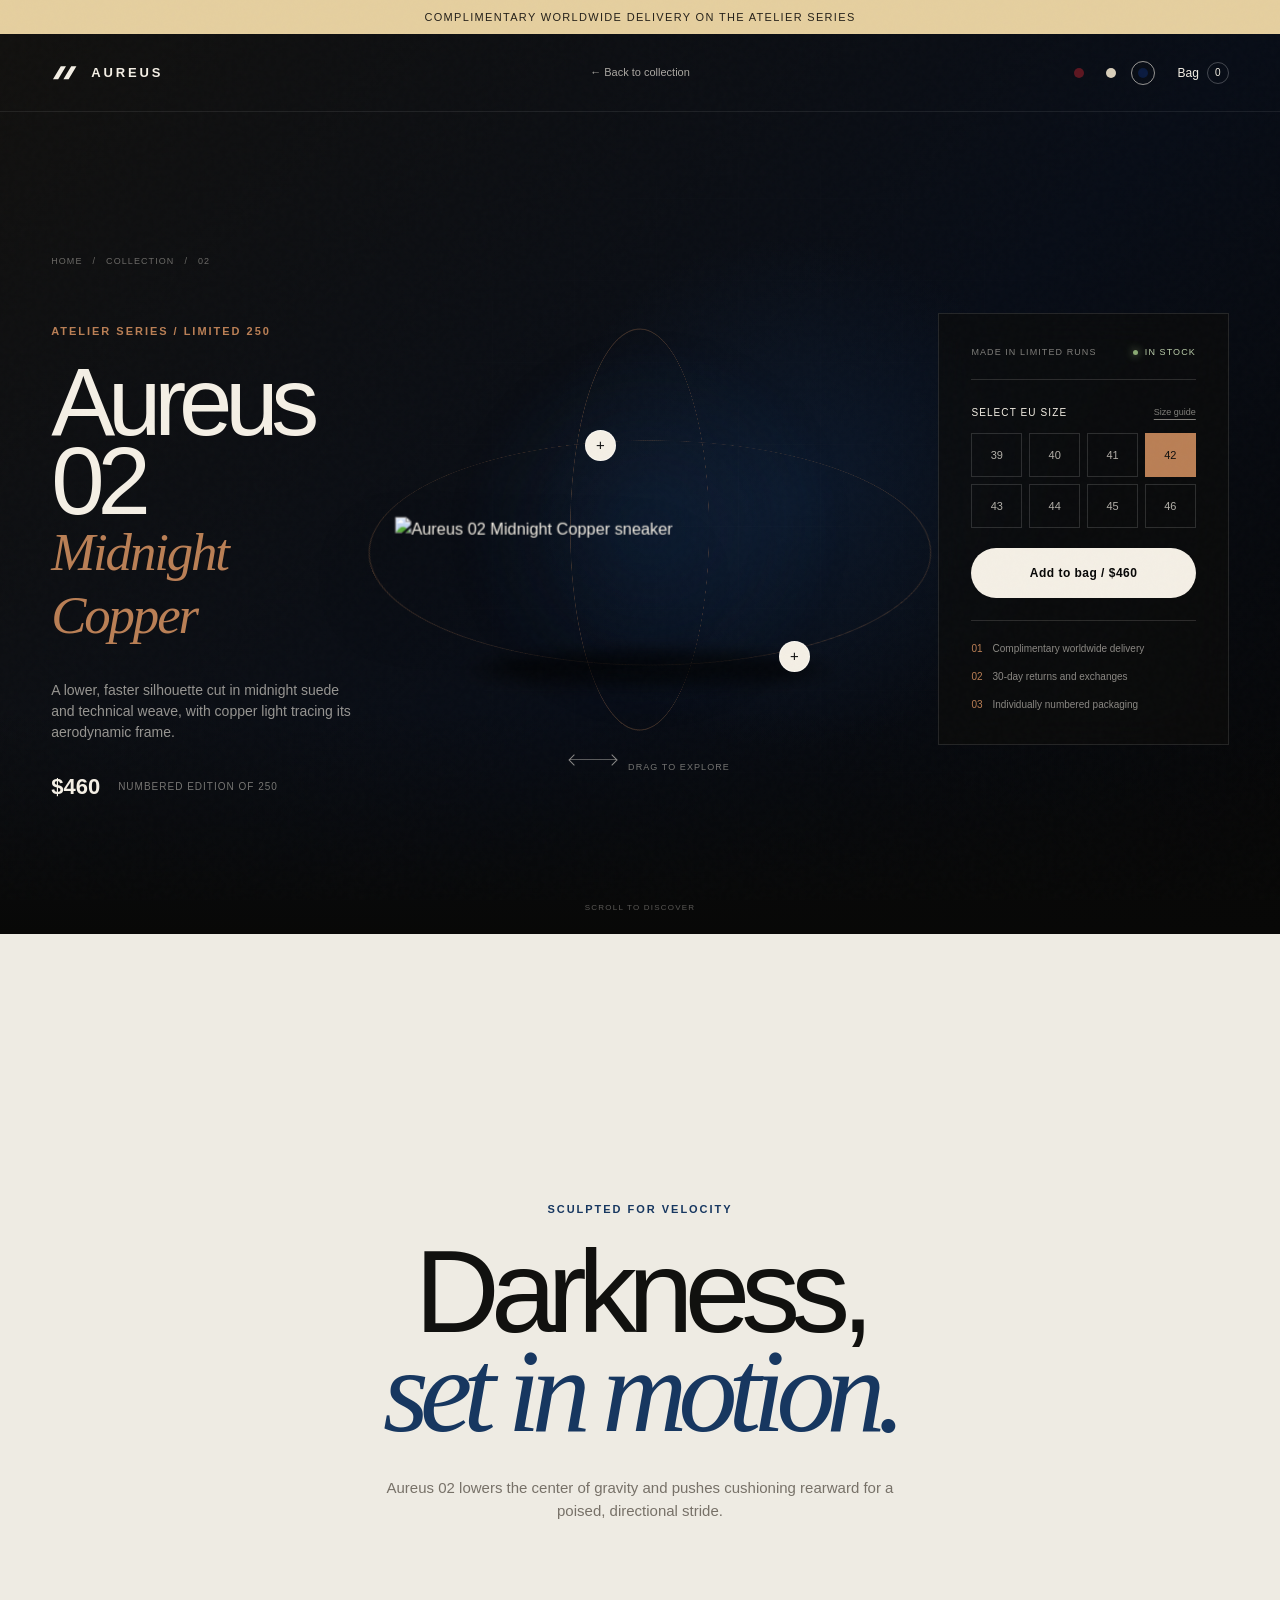
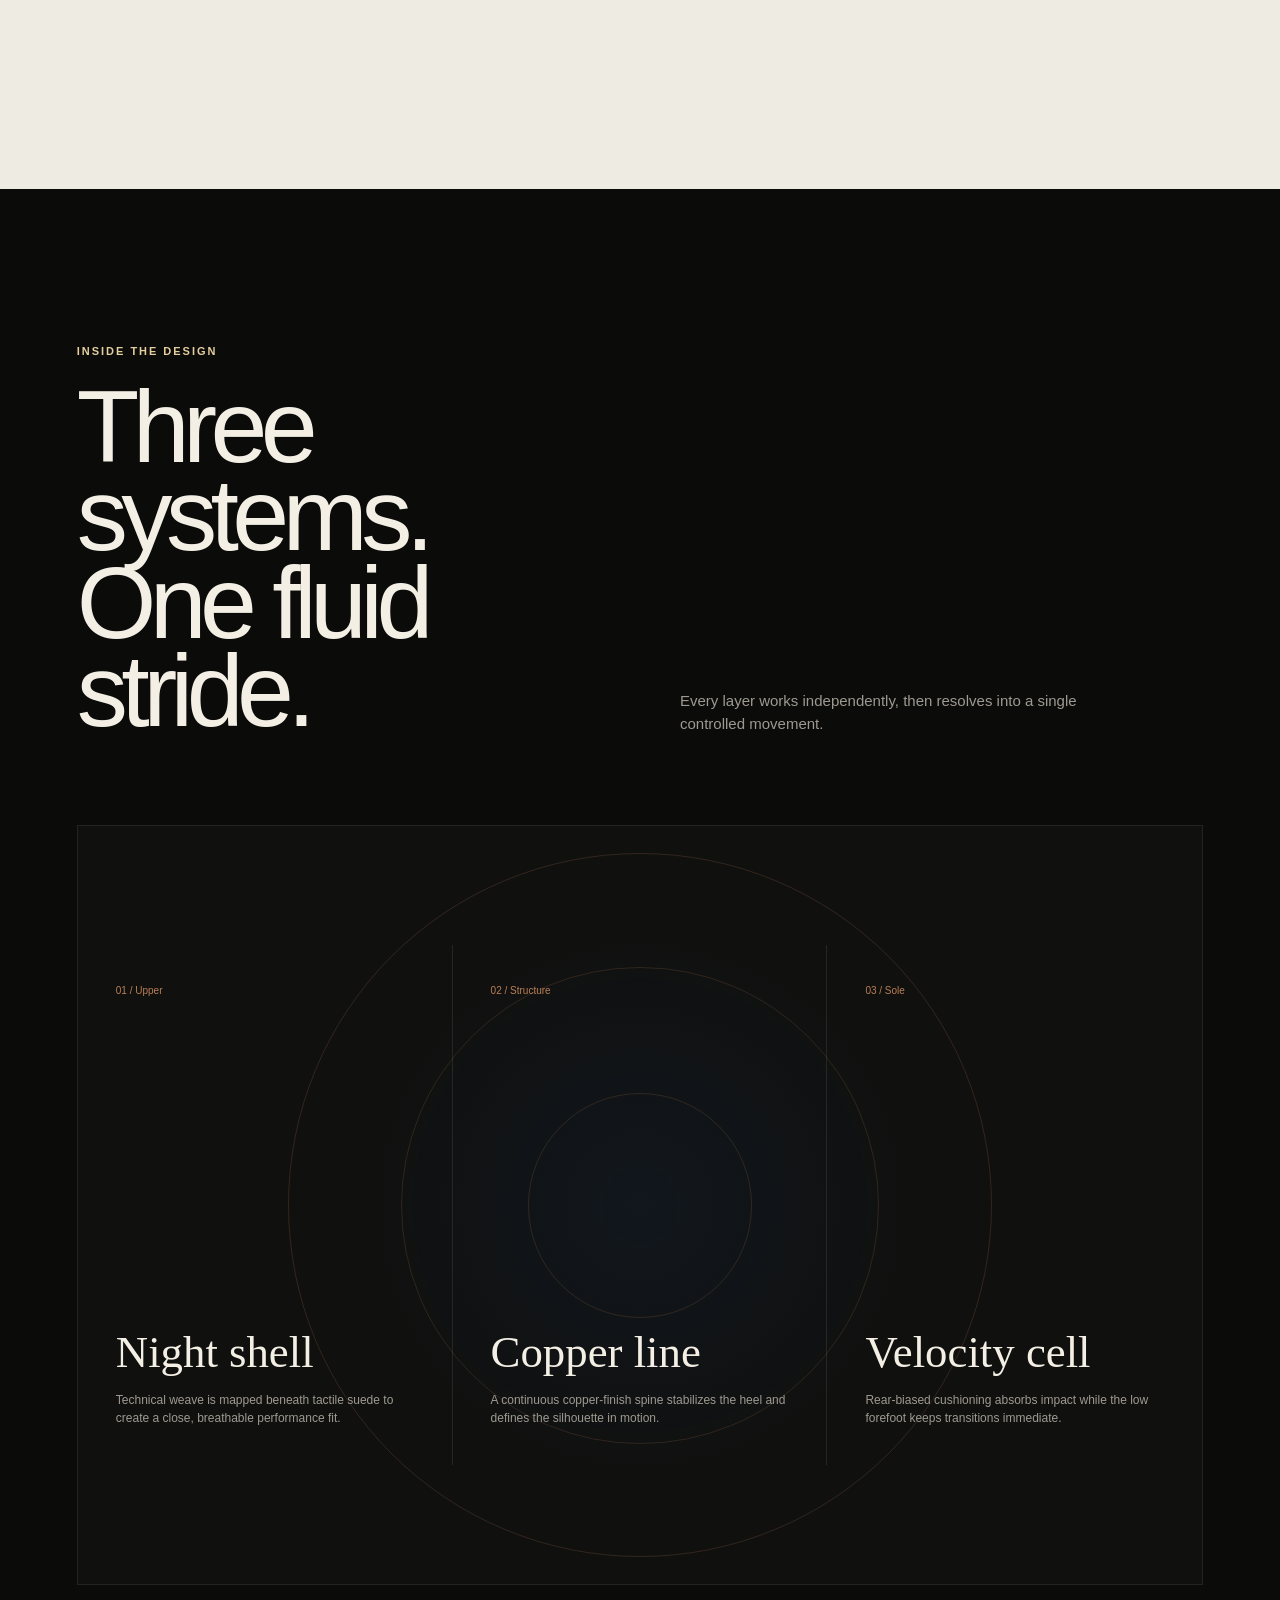
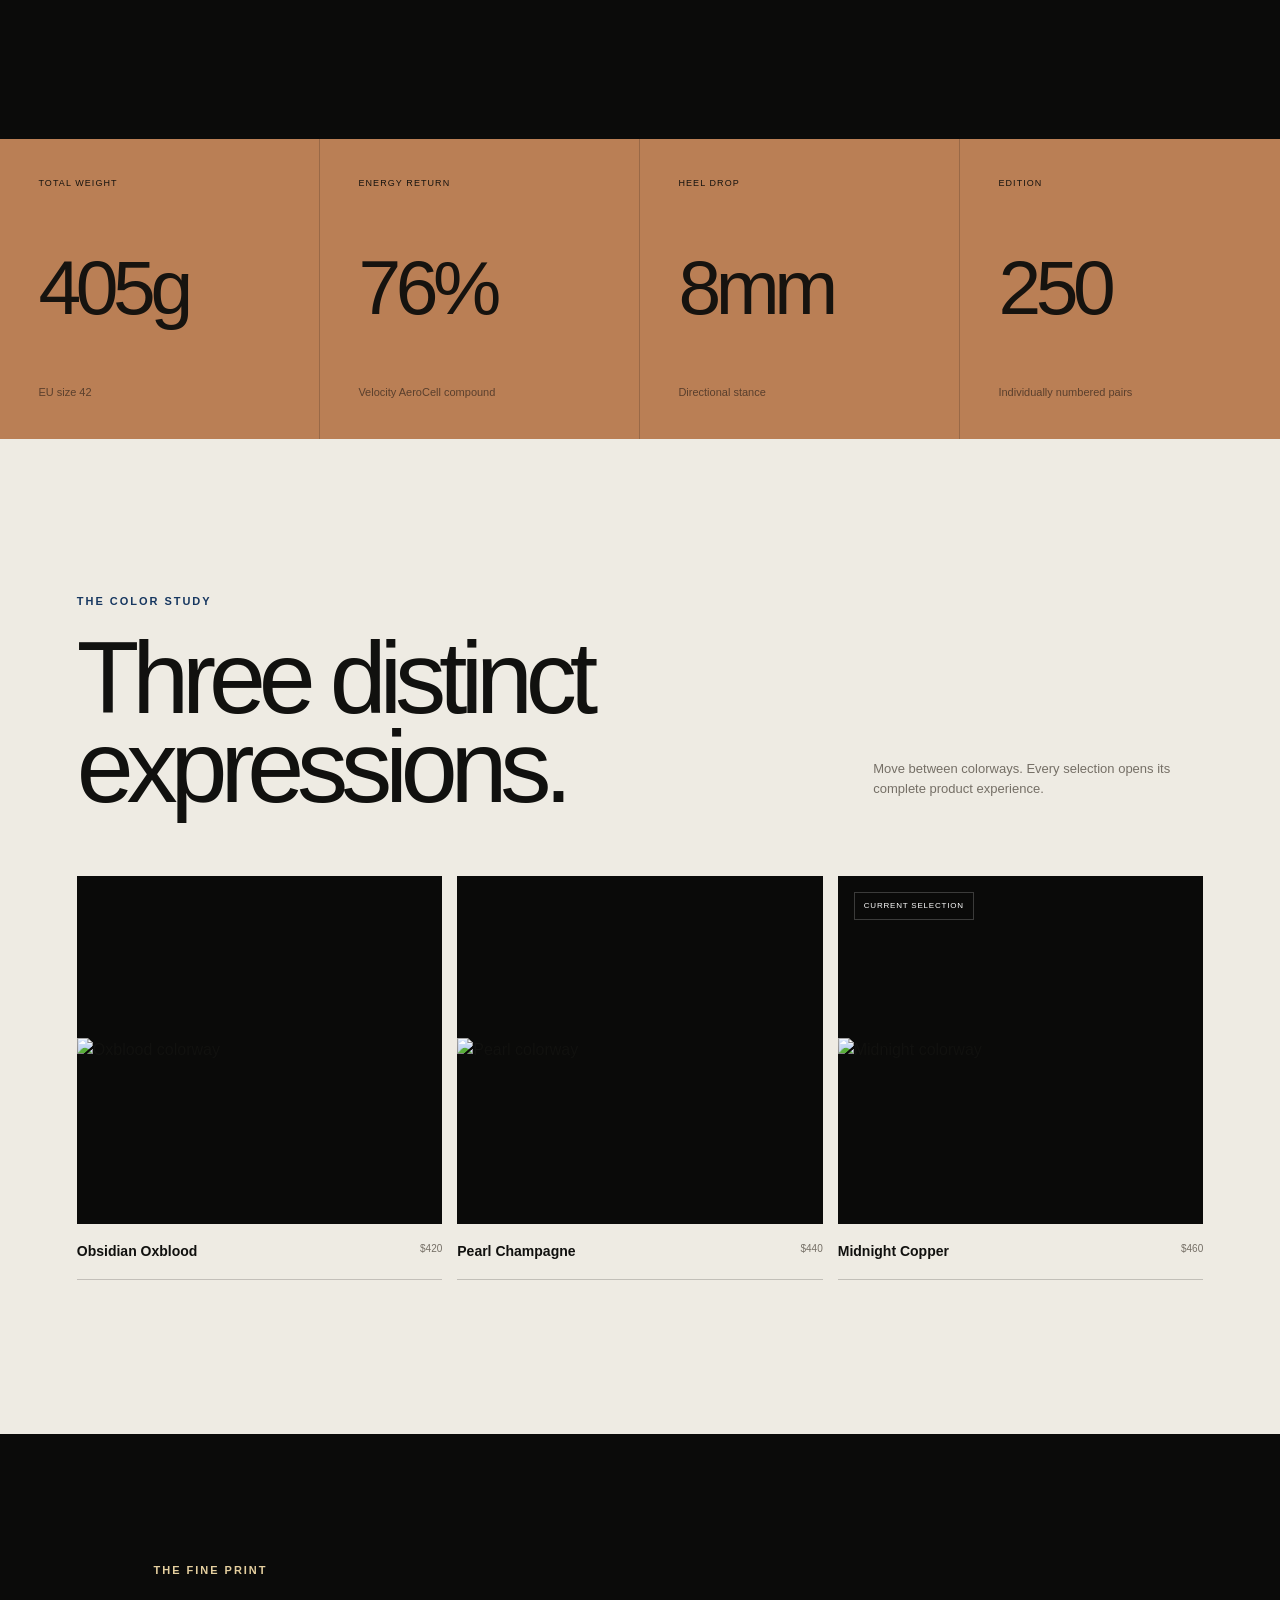
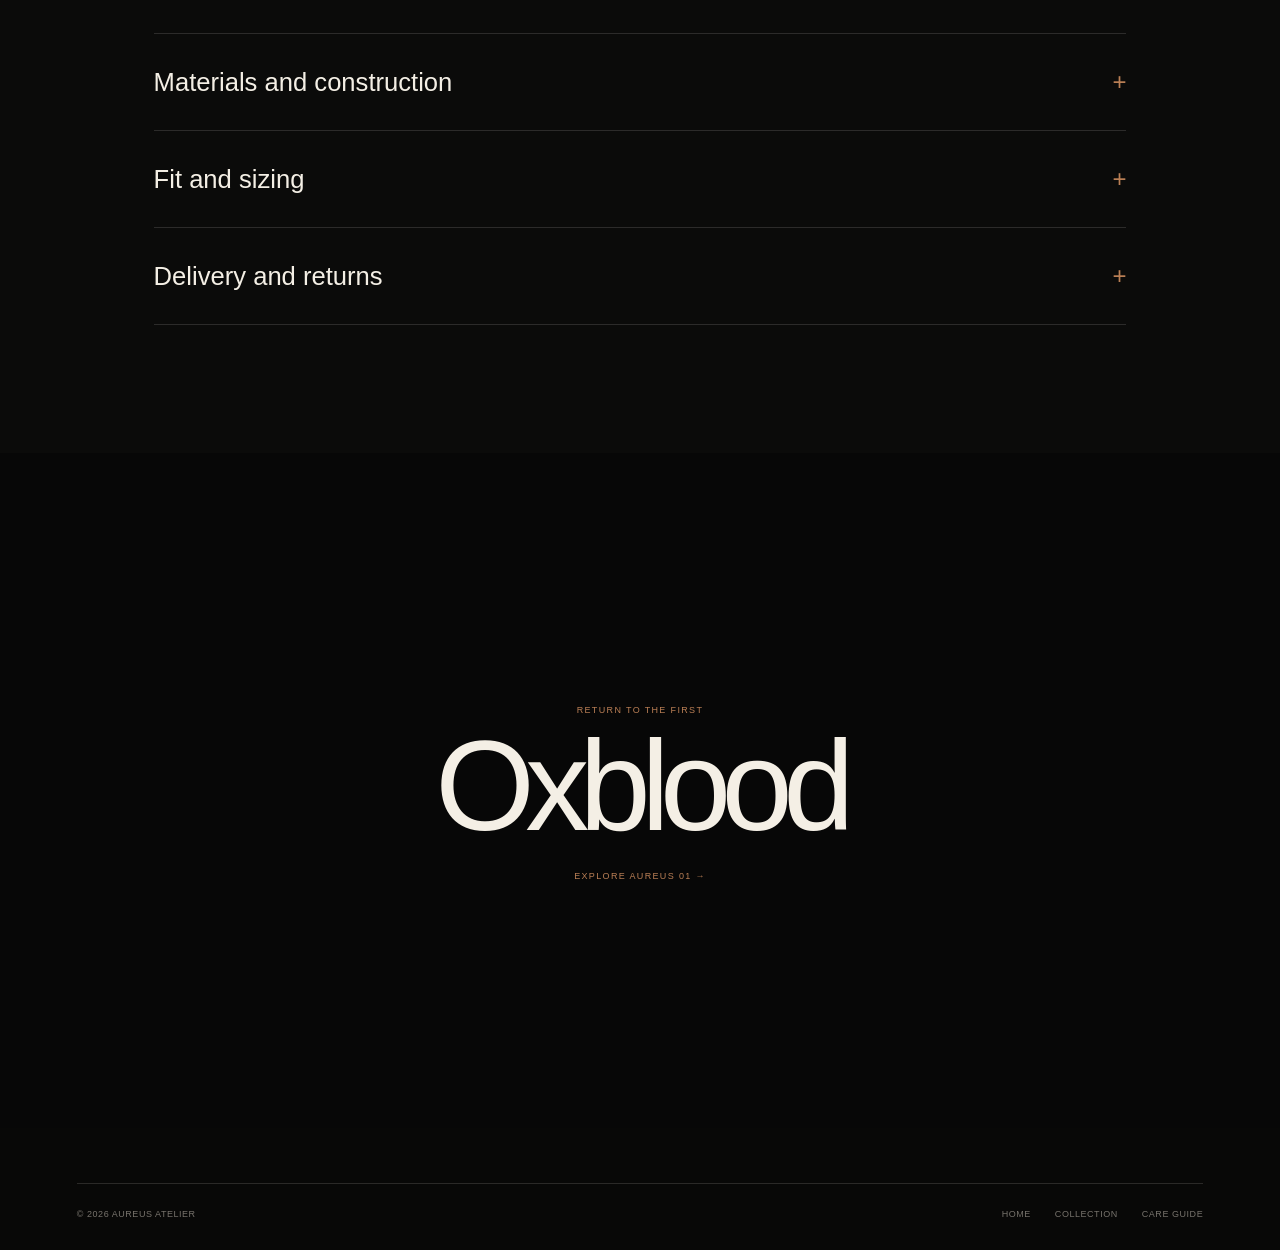
==== commit a2441785: "Update product-midnight.html" ====
--- a/product-midnight.html
+++ b/product-midnight.html
@@ -6,7 +6,7 @@
   <meta name="theme-color" content="#080807">
   <meta name="description" content="Explore Aureus 02 Midnight Copper, an aerodynamic limited-edition performance sneaker.">
   <title>Aureus 02 Midnight | Aureus Atelier</title>
-  <link rel="preload" href="assets/aureus-midnight.webp" as="image" type="image/webp">
+  <link rel="preload" href="aureus-midnight.webp" as="image" type="image/webp">
   <link rel="stylesheet" href="styles.css">
   <link rel="stylesheet" href="product.css">
 </head>
--- a/product.css
+++ b/product.css
@@ -0,0 +1,1155 @@
+:root {
+  --product-accent: #6c2028;
+  --product-accent-soft: #d9aa80;
+  --product-stage: #100c0c;
+}
+
+body.product-page {
+  background: #080807;
+}
+
+.product-page.theme-pearl {
+  --product-accent: #b89b67;
+  --product-accent-soft: #eee0bd;
+  --product-stage: #171510;
+}
+
+.product-page.theme-midnight {
+  --product-accent: #173760;
+  --product-accent-soft: #ba7f55;
+  --product-stage: #080d17;
+}
+
+.product-header {
+  position: absolute;
+}
+
+.back-link {
+  display: inline-flex;
+  align-items: center;
+  gap: 9px;
+  color: rgba(244, 239, 229, .68);
+  font-size: 11px;
+  transition: color .25s ease;
+}
+
+.back-link:hover {
+  color: var(--ivory);
+}
+
+.product-nav {
+  display: flex;
+  align-items: center;
+  gap: 8px;
+}
+
+.product-nav a {
+  width: 24px;
+  height: 24px;
+  display: grid;
+  place-items: center;
+  border: 1px solid transparent;
+  border-radius: 50%;
+}
+
+.product-nav a::before {
+  content: "";
+  width: 10px;
+  height: 10px;
+  border-radius: 50%;
+  background: var(--nav-color);
+}
+
+.product-nav a[aria-current="page"] {
+  border-color: rgba(244, 239, 229, .6);
+}
+
+.detail-hero {
+  position: relative;
+  min-height: max(820px, 100svh);
+  display: grid;
+  grid-template-columns: minmax(300px, 31vw) minmax(500px, 1fr) minmax(280px, 25vw);
+  align-items: center;
+  gap: clamp(20px, 3vw, 58px);
+  isolation: isolate;
+  overflow: hidden;
+  padding: 150px clamp(22px, 4vw, 70px) 60px;
+  background:
+    radial-gradient(circle at 62% 51%, color-mix(in srgb, var(--product-accent) 28%, transparent), transparent 28%),
+    linear-gradient(135deg, #12110f, var(--product-stage) 58%, #060606);
+}
+
+.detail-hero::after {
+  content: "";
+  position: absolute;
+  inset: auto 0 0;
+  height: 25%;
+  z-index: -1;
+  background: linear-gradient(transparent, #080807);
+}
+
+.detail-grid {
+  position: absolute;
+  inset: 0;
+  z-index: -3;
+  opacity: .12;
+  background-image:
+    linear-gradient(rgba(255,255,255,.08) 1px, transparent 1px),
+    linear-gradient(90deg, rgba(255,255,255,.08) 1px, transparent 1px);
+  background-size: 82px 82px;
+  mask-image: radial-gradient(circle at 60% 52%, #000, transparent 66%);
+}
+
+.detail-copy {
+  position: relative;
+  z-index: 4;
+}
+
+.detail-breadcrumb {
+  display: flex;
+  gap: 10px;
+  margin-bottom: 54px;
+  color: rgba(244, 239, 229, .4);
+  font-size: 9px;
+  letter-spacing: .12em;
+  text-transform: uppercase;
+}
+
+.detail-breadcrumb a:hover {
+  color: var(--ivory);
+}
+
+.detail-copy .eyebrow {
+  color: var(--product-accent-soft);
+}
+
+.detail-copy h1 {
+  margin: 0;
+  font-size: clamp(68px, 7.5vw, 128px);
+  font-weight: 400;
+  letter-spacing: -.075em;
+  line-height: .82;
+}
+
+.detail-copy h1 span {
+  display: block;
+  color: var(--product-accent-soft);
+  font-family: Georgia, "Times New Roman", serif;
+  font-size: .55em;
+  font-style: italic;
+  letter-spacing: -.04em;
+  line-height: 1.2;
+}
+
+.detail-description {
+  max-width: 370px;
+  margin: 32px 0 0;
+  color: rgba(244, 239, 229, .6);
+  font-size: 14px;
+}
+
+.detail-price-row {
+  display: flex;
+  align-items: center;
+  gap: 18px;
+  margin-top: 27px;
+}
+
+.detail-price-row strong {
+  font-size: 22px;
+}
+
+.detail-price-row span {
+  color: rgba(244, 239, 229, .46);
+  font-size: 10px;
+  letter-spacing: .1em;
+  text-transform: uppercase;
+}
+
+.product-viewer {
+  position: relative;
+  min-height: 620px;
+  display: grid;
+  place-items: center;
+  perspective: 1200px;
+  touch-action: pan-y;
+  cursor: grab;
+}
+
+.product-viewer.is-dragging {
+  cursor: grabbing;
+}
+
+.viewer-aura {
+  position: absolute;
+  width: 80%;
+  aspect-ratio: 1;
+  border-radius: 50%;
+  opacity: .8;
+  filter: blur(22px);
+  background: radial-gradient(circle, color-mix(in srgb, var(--product-accent) 34%, transparent), transparent 66%);
+  animation: breathe 5s ease-in-out infinite;
+}
+
+.viewer-ring {
+  position: absolute;
+  width: min(43vw, 630px);
+  aspect-ratio: 1;
+  border: 1px solid color-mix(in srgb, var(--product-accent-soft) 28%, transparent);
+  border-radius: 50%;
+  transform: rotateX(67deg) rotateZ(-22deg);
+  animation: detailOrbit 18s linear infinite;
+}
+
+.viewer-ring:nth-child(3) {
+  width: min(31vw, 450px);
+  transform: rotateY(70deg) rotateZ(25deg);
+  animation-duration: 13s;
+  animation-direction: reverse;
+}
+
+.viewer-pedestal {
+  position: absolute;
+  width: 68%;
+  height: 13%;
+  bottom: 21%;
+  border-radius: 50%;
+  opacity: .64;
+  filter: blur(18px);
+  background: #000;
+  transform: rotateX(70deg);
+}
+
+.viewer-object {
+  position: relative;
+  z-index: 2;
+  width: min(56vw, 900px);
+  transform-style: preserve-3d;
+  will-change: transform;
+  transition: transform .18s ease-out;
+}
+
+.viewer-object img {
+  width: 100%;
+  pointer-events: none;
+  filter: drop-shadow(0 52px 38px rgba(0,0,0,.76));
+  animation: detailFloat 5s ease-in-out infinite;
+}
+
+.viewer-hotspot {
+  position: absolute;
+  z-index: 5;
+  width: 31px;
+  height: 31px;
+  display: grid;
+  place-items: center;
+  border: 1px solid rgba(255,255,255,.45);
+  border-radius: 50%;
+  color: #111;
+  background: var(--ivory);
+  cursor: pointer;
+  font-size: 15px;
+  box-shadow: 0 0 0 0 rgba(244,239,229,.28);
+  animation: pinPulse 2.4s infinite;
+}
+
+.viewer-hotspot span {
+  position: absolute;
+  left: 42px;
+  width: max-content;
+  max-width: 200px;
+  padding: 10px 13px;
+  border: 1px solid rgba(255,255,255,.15);
+  color: var(--ivory);
+  background: rgba(8,8,7,.92);
+  opacity: 0;
+  pointer-events: none;
+  font-size: 9px;
+  letter-spacing: .1em;
+  text-transform: uppercase;
+  transform: translateX(-8px);
+  transition: opacity .25s ease, transform .25s ease;
+}
+
+.viewer-hotspot:hover span,
+.viewer-hotspot:focus span {
+  opacity: 1;
+  transform: none;
+}
+
+.hotspot-upper {
+  left: 37%;
+  top: 34%;
+}
+
+.hotspot-sole {
+  right: 18%;
+  bottom: 27%;
+}
+
+.viewer-instruction {
+  position: absolute;
+  left: 50%;
+  bottom: 10%;
+  z-index: 4;
+  display: flex;
+  align-items: center;
+  gap: 12px;
+  color: rgba(244, 239, 229, .45);
+  font-size: 9px;
+  letter-spacing: .12em;
+  text-transform: uppercase;
+  transform: translateX(-50%);
+}
+
+.viewer-instruction i {
+  width: 46px;
+  height: 18px;
+  position: relative;
+  border-top: 1px solid rgba(244,239,229,.35);
+}
+
+.viewer-instruction i::before,
+.viewer-instruction i::after {
+  content: "";
+  position: absolute;
+  top: -4px;
+  width: 7px;
+  height: 7px;
+  border-top: 1px solid rgba(244,239,229,.55);
+}
+
+.viewer-instruction i::before {
+  left: 0;
+  border-left: 1px solid rgba(244,239,229,.55);
+  transform: rotate(-45deg);
+}
+
+.viewer-instruction i::after {
+  right: 0;
+  border-right: 1px solid rgba(244,239,229,.55);
+  transform: rotate(45deg);
+}
+
+.purchase-panel {
+  position: relative;
+  z-index: 4;
+  padding: clamp(22px, 2.5vw, 36px);
+  border: 1px solid rgba(255,255,255,.11);
+  background: rgba(13, 13, 12, .65);
+  backdrop-filter: blur(16px);
+}
+
+.purchase-panel-top {
+  display: flex;
+  align-items: center;
+  justify-content: space-between;
+  padding-bottom: 20px;
+  border-bottom: 1px solid var(--line);
+}
+
+.purchase-panel-top span {
+  color: rgba(244,239,229,.5);
+  font-size: 9px;
+  letter-spacing: .12em;
+  text-transform: uppercase;
+}
+
+.stock-state {
+  display: flex;
+  align-items: center;
+  gap: 7px;
+  color: #b9cba9 !important;
+}
+
+.stock-state::before {
+  content: "";
+  width: 5px;
+  height: 5px;
+  border-radius: 50%;
+  background: #8aaa73;
+  box-shadow: 0 0 8px #8aaa73;
+}
+
+.purchase-label {
+  display: flex;
+  justify-content: space-between;
+  margin: 25px 0 13px;
+  font-size: 10px;
+  letter-spacing: .11em;
+  text-transform: uppercase;
+}
+
+.purchase-label button {
+  border: 0;
+  padding: 0;
+  color: rgba(244,239,229,.5);
+  background: transparent;
+  cursor: pointer;
+  font-size: 9px;
+  text-decoration: underline;
+  text-underline-offset: 4px;
+}
+
+.size-grid {
+  display: grid;
+  grid-template-columns: repeat(4, 1fr);
+  gap: 7px;
+}
+
+.size-button {
+  height: 44px;
+  border: 1px solid rgba(255,255,255,.14);
+  color: rgba(244,239,229,.72);
+  background: transparent;
+  cursor: pointer;
+  font-size: 11px;
+  transition: color .25s ease, background .25s ease, border-color .25s ease;
+}
+
+.size-button:hover,
+.size-button.is-active {
+  border-color: var(--product-accent-soft);
+  color: #10100f;
+  background: var(--product-accent-soft);
+}
+
+.detail-add {
+  width: 100%;
+  margin-top: 20px;
+  border: 0;
+}
+
+.purchase-benefits {
+  display: grid;
+  gap: 13px;
+  margin-top: 22px;
+  padding-top: 20px;
+  border-top: 1px solid var(--line);
+}
+
+.purchase-benefits p {
+  display: flex;
+  gap: 10px;
+  margin: 0;
+  color: rgba(244,239,229,.55);
+  font-size: 10px;
+}
+
+.purchase-benefits b {
+  color: var(--product-accent-soft);
+  font-weight: 400;
+}
+
+.detail-scroll {
+  position: absolute;
+  left: 50%;
+  bottom: 20px;
+  z-index: 5;
+  color: rgba(244,239,229,.35);
+  font-size: 8px;
+  letter-spacing: .15em;
+  text-transform: uppercase;
+  transform: translateX(-50%);
+}
+
+.detail-statement {
+  min-height: 95svh;
+  display: grid;
+  place-items: center;
+  padding: 120px clamp(22px, 6vw, 110px);
+  text-align: center;
+  background: #eeebe3;
+  color: #11110f;
+}
+
+.detail-statement > div {
+  max-width: 1280px;
+}
+
+.detail-statement .section-label {
+  color: var(--product-accent);
+}
+
+.detail-statement h2 {
+  margin: 0;
+  font-size: clamp(62px, 9.2vw, 154px);
+  font-weight: 400;
+  letter-spacing: -.075em;
+  line-height: .85;
+}
+
+.detail-statement h2 em {
+  display: block;
+  color: var(--product-accent);
+  font-family: Georgia, "Times New Roman", serif;
+  font-weight: 400;
+}
+
+.detail-statement p:last-child {
+  max-width: 520px;
+  margin: 36px auto 0;
+  color: #777168;
+  font-size: 15px;
+}
+
+.construction {
+  padding: clamp(100px, 12vw, 190px) clamp(22px, 6vw, 110px);
+  background: #0b0b0a;
+}
+
+.construction-heading {
+  display: grid;
+  grid-template-columns: 1fr 1fr;
+  gap: 80px;
+  align-items: end;
+  margin-bottom: 90px;
+}
+
+.construction-heading h2 {
+  margin: 0;
+  font-size: clamp(64px, 8vw, 128px);
+  font-weight: 400;
+  letter-spacing: -.065em;
+  line-height: .86;
+}
+
+.construction-heading > p {
+  max-width: 400px;
+  margin: 0;
+  color: var(--muted);
+  font-size: 15px;
+}
+
+.layer-stack {
+  position: relative;
+  min-height: 760px;
+  display: grid;
+  place-items: center;
+  overflow: hidden;
+  border: 1px solid rgba(255,255,255,.08);
+  background:
+    radial-gradient(circle, color-mix(in srgb, var(--product-accent) 18%, transparent), transparent 40%),
+    #10100f;
+}
+
+.layer-shoe {
+  position: absolute;
+  width: min(75vw, 1050px);
+  opacity: .18;
+  filter: grayscale(.4);
+  transform: rotate(-5deg);
+}
+
+.layer-orbits {
+  position: absolute;
+  width: min(55vw, 750px);
+  aspect-ratio: 1;
+  border: 1px solid color-mix(in srgb, var(--product-accent-soft) 20%, transparent);
+  border-radius: 50%;
+  animation: detailOrbit 24s linear infinite;
+}
+
+.layer-orbits::before,
+.layer-orbits::after {
+  content: "";
+  position: absolute;
+  inset: 16%;
+  border: 1px solid color-mix(in srgb, var(--product-accent-soft) 18%, transparent);
+  border-radius: 50%;
+}
+
+.layer-orbits::after {
+  inset: 34%;
+}
+
+.layer-list {
+  position: relative;
+  z-index: 3;
+  width: 100%;
+  display: grid;
+  grid-template-columns: repeat(3, 1fr);
+}
+
+.layer-item {
+  min-height: 520px;
+  display: flex;
+  flex-direction: column;
+  justify-content: space-between;
+  padding: 38px;
+  border-right: 1px solid rgba(255,255,255,.09);
+  transition: background .45s ease;
+}
+
+.layer-item:last-child {
+  border-right: 0;
+}
+
+.layer-item:hover {
+  background: color-mix(in srgb, var(--product-accent) 18%, transparent);
+}
+
+.layer-item > span {
+  color: var(--product-accent-soft);
+  font-size: 10px;
+}
+
+.layer-item h3 {
+  margin: auto 0 18px;
+  font-family: Georgia, "Times New Roman", serif;
+  font-size: clamp(32px, 3.5vw, 55px);
+  font-weight: 400;
+  line-height: .95;
+}
+
+.layer-item p {
+  max-width: 310px;
+  margin: 0;
+  color: var(--muted);
+  font-size: 12px;
+}
+
+.detail-specs {
+  display: grid;
+  grid-template-columns: repeat(4, 1fr);
+  color: #16130f;
+  background: var(--product-accent-soft);
+}
+
+.spec-block {
+  min-height: 300px;
+  display: flex;
+  flex-direction: column;
+  justify-content: space-between;
+  padding: clamp(25px, 3vw, 45px);
+  border-right: 1px solid rgba(20,18,15,.2);
+}
+
+.spec-block:last-child {
+  border-right: 0;
+}
+
+.spec-block span {
+  font-size: 9px;
+  letter-spacing: .12em;
+  text-transform: uppercase;
+}
+
+.spec-block strong {
+  font-size: clamp(50px, 6vw, 90px);
+  font-weight: 400;
+  letter-spacing: -.07em;
+  line-height: .8;
+}
+
+.spec-block p {
+  margin: 0;
+  color: rgba(20,18,15,.58);
+  font-size: 11px;
+}
+
+.colorway-section {
+  padding: clamp(100px, 12vw, 180px) clamp(22px, 6vw, 110px);
+  color: #11110f;
+  background: #eeebe3;
+}
+
+.colorway-heading {
+  display: flex;
+  align-items: flex-end;
+  justify-content: space-between;
+  gap: 40px;
+  margin-bottom: 65px;
+}
+
+.colorway-heading .section-label {
+  color: var(--product-accent);
+}
+
+.colorway-heading h2 {
+  margin: 0;
+  font-size: clamp(58px, 8vw, 126px);
+  font-weight: 400;
+  letter-spacing: -.07em;
+  line-height: .87;
+}
+
+.colorway-heading p:last-child {
+  max-width: 330px;
+  color: #756f66;
+  font-size: 13px;
+}
+
+.colorway-grid {
+  display: grid;
+  grid-template-columns: repeat(3, 1fr);
+  gap: 15px;
+}
+
+.colorway-card {
+  position: relative;
+  min-width: 0;
+  display: block;
+}
+
+.colorway-image {
+  position: relative;
+  aspect-ratio: 1.05;
+  display: grid;
+  place-items: center;
+  overflow: hidden;
+  background: #0a0a09;
+}
+
+.colorway-image img {
+  width: 108%;
+  transition: transform .7s var(--ease), opacity .3s ease;
+}
+
+.colorway-card:hover img {
+  transform: scale(1.08) rotate(-3deg);
+}
+
+.colorway-card[aria-current="page"] .colorway-image::after {
+  content: "Current selection";
+  position: absolute;
+  left: 16px;
+  top: 16px;
+  padding: 7px 9px;
+  border: 1px solid rgba(255,255,255,.2);
+  color: white;
+  font-size: 8px;
+  letter-spacing: .1em;
+  text-transform: uppercase;
+}
+
+.colorway-meta {
+  display: flex;
+  justify-content: space-between;
+  padding: 17px 0;
+  border-bottom: 1px solid rgba(20,18,15,.2);
+}
+
+.colorway-meta strong {
+  font-size: 14px;
+}
+
+.colorway-meta span {
+  color: #756f66;
+  font-size: 10px;
+}
+
+.details-section {
+  padding: clamp(100px, 10vw, 160px) clamp(22px, 12vw, 210px);
+  background: #0b0b0a;
+}
+
+.details-section > .section-label {
+  margin-bottom: 55px;
+}
+
+.detail-accordion {
+  border-top: 1px solid var(--line);
+}
+
+.accordion-item {
+  border-bottom: 1px solid var(--line);
+}
+
+.accordion-trigger {
+  width: 100%;
+  min-height: 96px;
+  display: flex;
+  align-items: center;
+  justify-content: space-between;
+  border: 0;
+  padding: 0;
+  color: var(--ivory);
+  background: transparent;
+  cursor: pointer;
+  text-align: left;
+  font-size: clamp(21px, 2vw, 30px);
+}
+
+.accordion-trigger span {
+  color: var(--product-accent-soft);
+  font-size: 24px;
+  transition: transform .3s ease;
+}
+
+.accordion-item.is-open .accordion-trigger span {
+  transform: rotate(45deg);
+}
+
+.accordion-panel {
+  max-height: 0;
+  overflow: hidden;
+  transition: max-height .5s var(--ease);
+}
+
+.accordion-panel p {
+  max-width: 720px;
+  margin: 0;
+  padding: 0 0 34px;
+  color: var(--muted);
+  font-size: 14px;
+}
+
+.next-product {
+  position: relative;
+  min-height: 75svh;
+  display: grid;
+  place-items: center;
+  overflow: hidden;
+  text-align: center;
+  background: #070707;
+}
+
+.next-product img {
+  position: absolute;
+  width: min(90vw, 1300px);
+  opacity: .43;
+  filter: brightness(.75);
+  transition: transform 1s var(--ease), opacity .5s ease;
+}
+
+.next-product:hover img {
+  opacity: .64;
+  transform: scale(1.06) rotate(-2deg);
+}
+
+.next-product > div {
+  position: relative;
+  z-index: 2;
+}
+
+.next-product span {
+  color: var(--product-accent-soft);
+  font-size: 9px;
+  letter-spacing: .15em;
+  text-transform: uppercase;
+}
+
+.next-product h2 {
+  margin: 15px 0 25px;
+  font-size: clamp(70px, 10vw, 156px);
+  font-weight: 400;
+  letter-spacing: -.075em;
+  line-height: .8;
+}
+
+.detail-cart {
+  position: fixed;
+  top: 0;
+  right: 0;
+  bottom: 0;
+  z-index: 90;
+  width: min(430px, 100%);
+  padding: 35px;
+  color: #171511;
+  background: #eeebe3;
+  visibility: hidden;
+  transform: translateX(100%);
+  transition: transform .55s var(--ease), visibility .55s;
+}
+
+.detail-cart.is-open {
+  visibility: visible;
+  transform: none;
+}
+
+.detail-cart header {
+  display: flex;
+  align-items: flex-start;
+  justify-content: space-between;
+  padding-bottom: 22px;
+  border-bottom: 1px solid rgba(20,18,15,.16);
+}
+
+.detail-cart .eyebrow {
+  margin-bottom: 7px;
+  color: var(--product-accent);
+}
+
+.detail-cart h2 {
+  margin: 0;
+  font-size: 42px;
+  font-weight: 400;
+  letter-spacing: -.05em;
+}
+
+.detail-cart-product {
+  display: grid;
+  grid-template-columns: 120px 1fr;
+  gap: 20px;
+  margin-top: 28px;
+}
+
+.detail-cart-image {
+  aspect-ratio: 1;
+  display: grid;
+  place-items: center;
+  overflow: hidden;
+  background: #080807;
+}
+
+.detail-cart-image img {
+  width: 120%;
+}
+
+.detail-cart-product h3 {
+  margin: 6px 0 5px;
+  font-size: 16px;
+}
+
+.detail-cart-product p {
+  margin: 0 0 14px;
+  color: #777168;
+  font-size: 10px;
+}
+
+.detail-cart-checkout {
+  position: absolute;
+  left: 35px;
+  right: 35px;
+  bottom: 35px;
+}
+
+.detail-cart-checkout > div {
+  display: flex;
+  justify-content: space-between;
+  margin-bottom: 16px;
+  padding-top: 20px;
+  border-top: 1px solid rgba(20,18,15,.16);
+  font-size: 13px;
+}
+
+.detail-cart-checkout .button {
+  width: 100%;
+  color: var(--ivory);
+  background: #11110f;
+}
+
+.product-footer {
+  padding-top: 55px;
+}
+
+@keyframes detailFloat {
+  0%, 100% { transform: translateY(0) rotate(-4deg); }
+  50% { transform: translateY(-16px) rotate(-2.5deg); }
+}
+
+@keyframes detailOrbit {
+  to { rotate: 1turn; }
+}
+
+@media (max-width: 1120px) {
+  .detail-hero {
+    grid-template-columns: minmax(250px, 32vw) 1fr;
+    padding-bottom: 100px;
+  }
+
+  .purchase-panel {
+    grid-column: 1 / -1;
+    width: min(720px, 100%);
+    justify-self: center;
+    display: grid;
+    grid-template-columns: 1fr 1fr;
+    column-gap: 28px;
+  }
+
+  .purchase-panel-top,
+  .detail-add,
+  .purchase-benefits {
+    grid-column: 1 / -1;
+  }
+
+  .purchase-label {
+    grid-column: 1 / -1;
+  }
+
+  .size-grid {
+    grid-column: 1 / -1;
+  }
+
+  .product-viewer {
+    min-height: 560px;
+  }
+}
+
+@media (max-width: 760px) {
+  .product-header .back-link {
+    display: none;
+  }
+
+  .product-header {
+    grid-template-columns: 1fr auto;
+  }
+
+  .product-nav {
+    display: none;
+  }
+
+  .detail-hero {
+    min-height: auto;
+    display: block;
+    padding: 135px 20px 80px;
+  }
+
+  .detail-breadcrumb {
+    margin-bottom: 35px;
+  }
+
+  .detail-copy h1 {
+    font-size: 22vw;
+  }
+
+  .detail-description {
+    width: 90%;
+  }
+
+  .product-viewer {
+    min-height: 510px;
+    margin: 5px -20px 0;
+  }
+
+  .viewer-object {
+    width: 118vw;
+  }
+
+  .viewer-ring {
+    width: 90vw;
+  }
+
+  .viewer-ring:nth-child(3) {
+    width: 67vw;
+  }
+
+  .viewer-instruction {
+    bottom: 5%;
+  }
+
+  .viewer-hotspot {
+    display: none;
+  }
+
+  .purchase-panel {
+    display: block;
+    width: 100%;
+    padding: 24px 20px;
+  }
+
+  .detail-scroll {
+    display: none;
+  }
+
+  .detail-statement {
+    min-height: 760px;
+    padding: 90px 20px;
+  }
+
+  .detail-statement h2 {
+    font-size: 17vw;
+  }
+
+  .construction {
+    padding: 90px 20px;
+  }
+
+  .construction-heading {
+    display: block;
+    margin-bottom: 50px;
+  }
+
+  .construction-heading h2 {
+    font-size: 17vw;
+  }
+
+  .construction-heading > p {
+    margin-top: 25px;
+  }
+
+  .layer-stack {
+    min-height: auto;
+    overflow: hidden;
+  }
+
+  .layer-list {
+    display: block;
+  }
+
+  .layer-item {
+    min-height: 390px;
+    border-right: 0;
+    border-bottom: 1px solid rgba(255,255,255,.09);
+  }
+
+  .layer-item:last-child {
+    border-bottom: 0;
+  }
+
+  .layer-shoe {
+    width: 160vw;
+  }
+
+  .detail-specs {
+    grid-template-columns: 1fr 1fr;
+  }
+
+  .spec-block {
+    min-height: 230px;
+    border-bottom: 1px solid rgba(20,18,15,.2);
+  }
+
+  .colorway-section {
+    padding: 90px 20px;
+  }
+
+  .colorway-heading {
+    display: block;
+    margin-bottom: 42px;
+  }
+
+  .colorway-heading h2 {
+    font-size: 17vw;
+  }
+
+  .colorway-heading p:last-child {
+    margin-top: 24px;
+  }
+
+  .colorway-grid {
+    display: flex;
+    margin-right: -20px;
+    overflow-x: auto;
+    scroll-snap-type: x mandatory;
+    scrollbar-width: none;
+  }
+
+  .colorway-card {
+    min-width: 80vw;
+    scroll-snap-align: start;
+  }
+
+  .details-section {
+    padding: 90px 20px;
+  }
+
+  .next-product {
+    min-height: 620px;
+  }
+
+  .next-product img {
+    width: 140vw;
+  }
+
+  .detail-cart {
+    padding: 25px 20px;
+  }
+
+  .detail-cart-checkout {
+    left: 20px;
+    right: 20px;
+    bottom: 24px;
+  }
+}
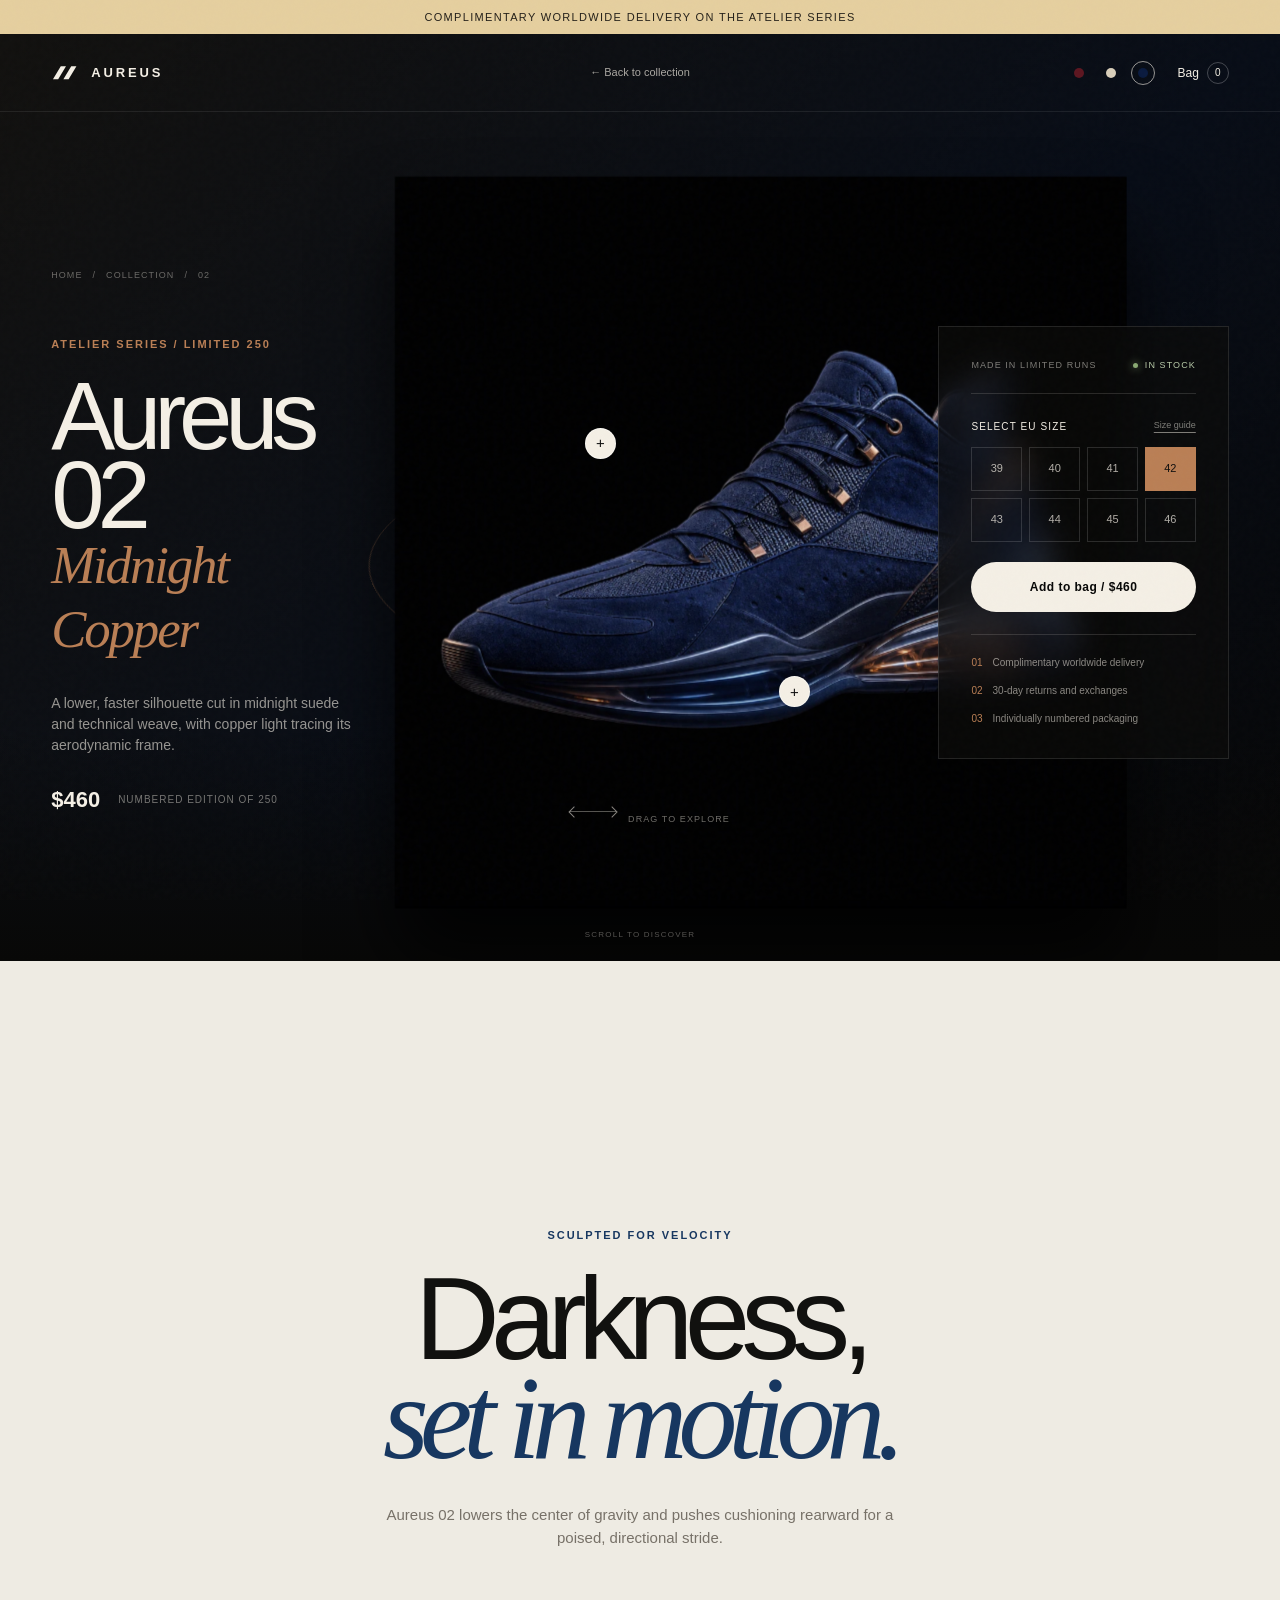
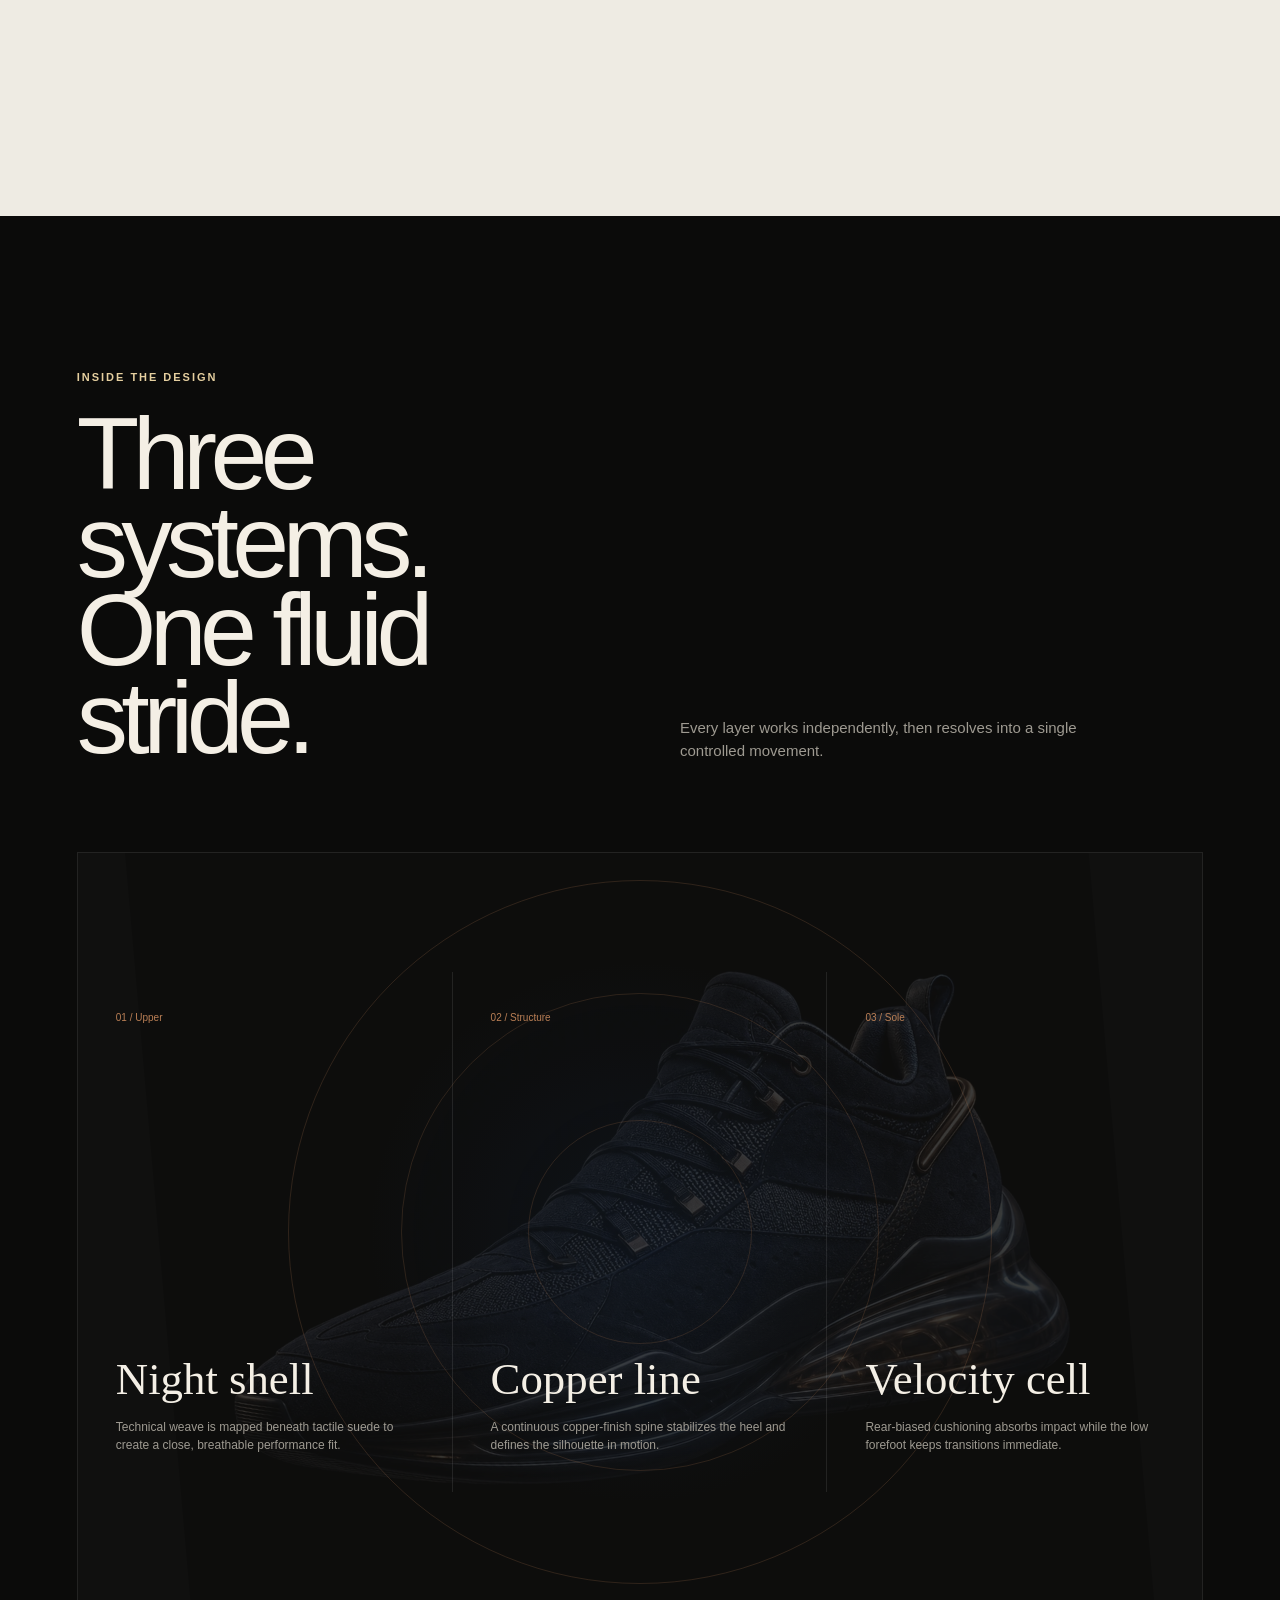
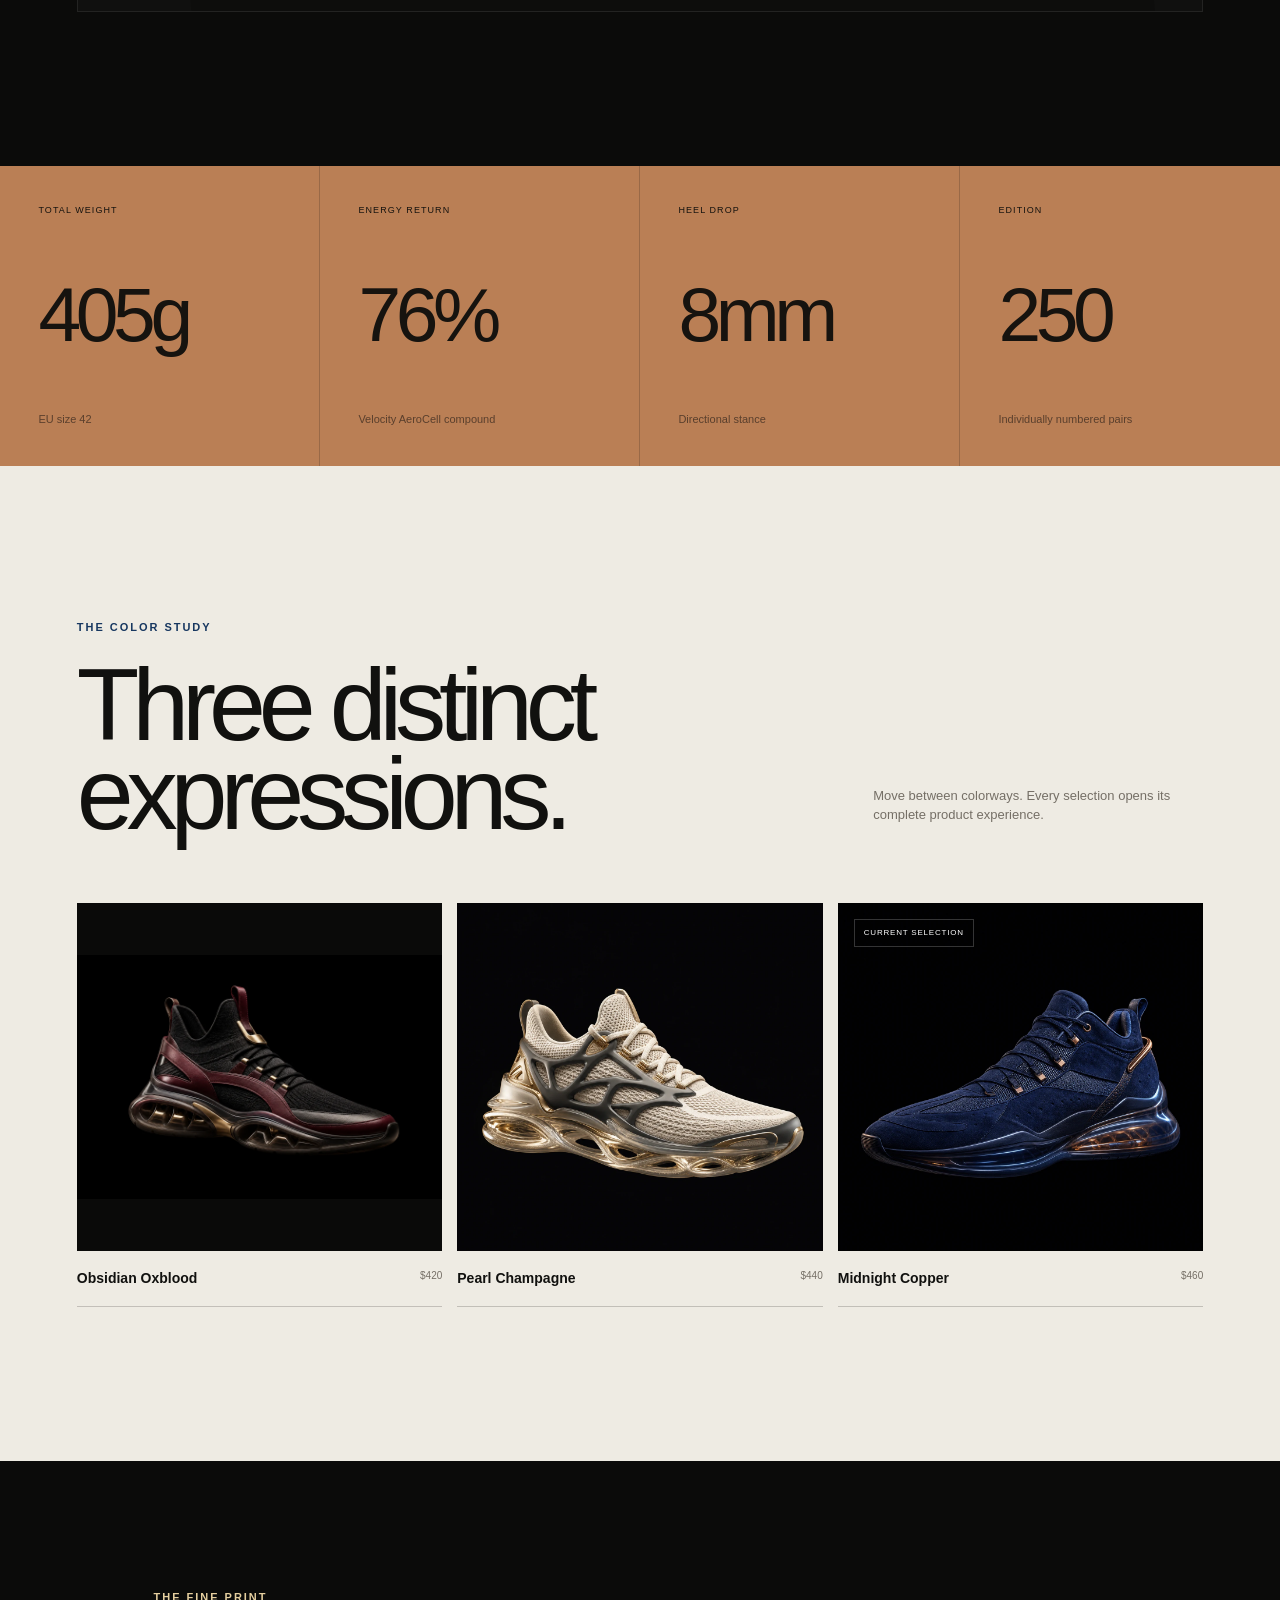
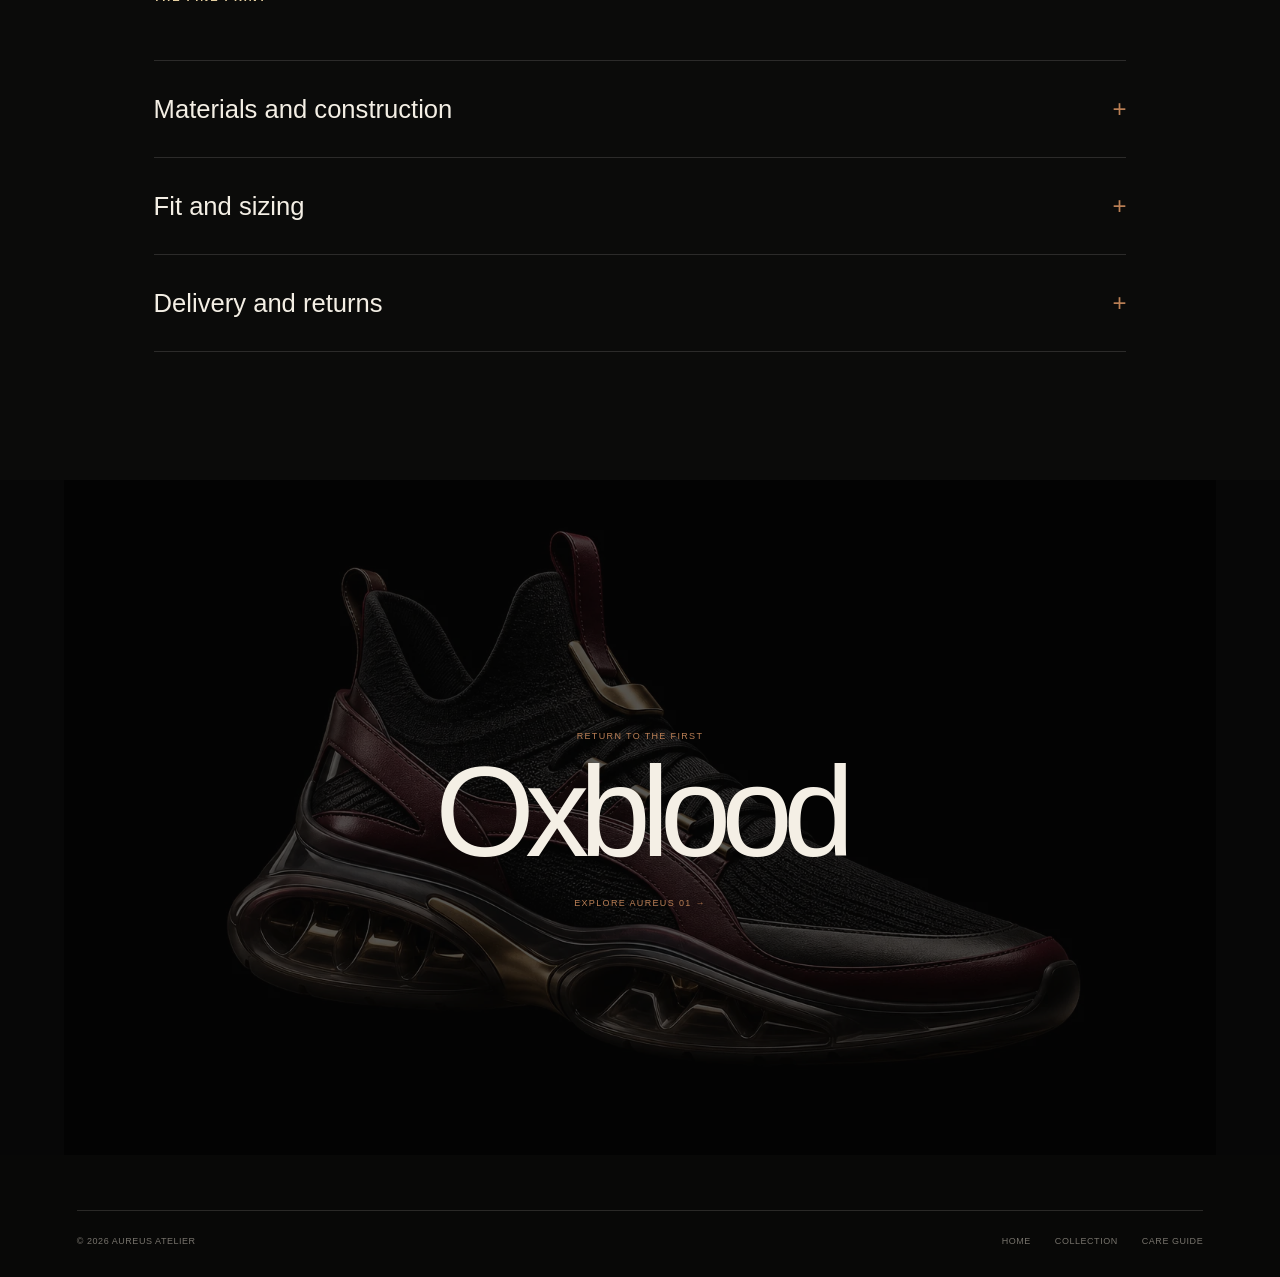
==== commit 80a3bdbe: "Update product-midnight.html" ====
--- a/product-midnight.html
+++ b/product-midnight.html
@@ -46,7 +46,7 @@
         <div class="viewer-aura" aria-hidden="true"></div>
         <div class="viewer-ring" aria-hidden="true"></div><div class="viewer-ring" aria-hidden="true"></div>
         <div class="viewer-pedestal" aria-hidden="true"></div>
-        <div class="viewer-object"><img src="assets/aureus-midnight.webp" alt="Aureus 02 Midnight Copper sneaker"></div>
+        <div class="viewer-object"><img src="aureus-midnight.webp" alt="Aureus 02 Midnight Copper sneaker"></div>
         <button class="viewer-hotspot hotspot-upper" aria-label="Show upper detail">+<span>Midnight suede aero shell</span></button>
         <button class="viewer-hotspot hotspot-sole" aria-label="Show sole detail">+<span>Rear-biased velocity cell</span></button>
         <div class="viewer-instruction"><i></i><span>Drag to explore</span></div>
@@ -74,7 +74,7 @@
     <section class="construction">
       <div class="construction-heading"><div><p class="section-label reveal">Inside the design</p><h2 class="reveal">Three systems.<br>One fluid stride.</h2></div><p class="reveal">Every layer works independently, then resolves into a single controlled movement.</p></div>
       <div class="layer-stack">
-        <img class="layer-shoe" src="assets/aureus-midnight.webp" alt="" loading="lazy"><div class="layer-orbits" aria-hidden="true"></div>
+        <img class="layer-shoe" src="aureus-midnight.webp" alt="" loading="lazy"><div class="layer-orbits" aria-hidden="true"></div>
         <div class="layer-list">
           <article class="layer-item reveal"><span>01 / Upper</span><h3>Night shell</h3><p>Technical weave is mapped beneath tactile suede to create a close, breathable performance fit.</p></article>
           <article class="layer-item reveal"><span>02 / Structure</span><h3>Copper line</h3><p>A continuous copper-finish spine stabilizes the heel and defines the silhouette in motion.</p></article>
@@ -93,9 +93,9 @@
     <section class="colorway-section">
       <div class="colorway-heading"><div><p class="section-label reveal">The color study</p><h2 class="reveal">Three distinct<br>expressions.</h2></div><p class="reveal">Move between colorways. Every selection opens its complete product experience.</p></div>
       <div class="colorway-grid">
-        <a class="colorway-card reveal" href="product-oxblood.html"><div class="colorway-image"><img src="assets/aureus-oxblood.webp" alt="Oxblood colorway"></div><div class="colorway-meta"><strong>Obsidian Oxblood</strong><span>$420</span></div></a>
-        <a class="colorway-card reveal" href="product-pearl.html"><div class="colorway-image"><img src="assets/aureus-pearl.webp" alt="Pearl colorway" loading="lazy"></div><div class="colorway-meta"><strong>Pearl Champagne</strong><span>$440</span></div></a>
-        <a class="colorway-card reveal" href="product-midnight.html" aria-current="page"><div class="colorway-image"><img src="assets/aureus-midnight.webp" alt="Midnight colorway" loading="lazy"></div><div class="colorway-meta"><strong>Midnight Copper</strong><span>$460</span></div></a>
+        <a class="colorway-card reveal" href="product-oxblood.html"><div class="colorway-image"><img src="aureus-oxblood.webp" alt="Oxblood colorway"></div><div class="colorway-meta"><strong>Obsidian Oxblood</strong><span>$420</span></div></a>
+        <a class="colorway-card reveal" href="product-pearl.html"><div class="colorway-image"><img src="aureus-pearl.webp" alt="Pearl colorway" loading="lazy"></div><div class="colorway-meta"><strong>Pearl Champagne</strong><span>$440</span></div></a>
+        <a class="colorway-card reveal" href="product-midnight.html" aria-current="page"><div class="colorway-image"><img src="aureus-midnight.webp" alt="Midnight colorway" loading="lazy"></div><div class="colorway-meta"><strong>Midnight Copper</strong><span>$460</span></div></a>
       </div>
     </section>
 
@@ -108,14 +108,14 @@
       </div>
     </section>
 
-    <a class="next-product" href="product-oxblood.html"><img src="assets/aureus-oxblood.webp" alt="" loading="lazy"><div><span>Return to the first</span><h2>Oxblood</h2><span>Explore Aureus 01 &#8594;</span></div></a>
+    <a class="next-product" href="product-oxblood.html"><img src="aureus-oxblood.webp" alt="" loading="lazy"><div><span>Return to the first</span><h2>Oxblood</h2><span>Explore Aureus 01 &#8594;</span></div></a>
   </main>
 
   <footer class="product-footer"><div class="footer-bottom"><span>&copy; 2026 Aureus Atelier</span><div><a href="index.html">Home</a><a href="index.html#collection">Collection</a><a href="#">Care guide</a></div></div></footer>
 
   <aside class="detail-cart" aria-hidden="true">
     <header><div><p class="eyebrow">Your selection</p><h2>Bag</h2></div><button class="round-button detail-cart-close" aria-label="Close bag">x</button></header>
-    <div class="detail-cart-product"><div class="detail-cart-image"><img src="assets/aureus-midnight.webp" alt=""></div><div><h3>Aureus 02</h3><p>Midnight Copper / <span class="selected-size">EU 42</span></p><strong>$460</strong></div></div>
+    <div class="detail-cart-product"><div class="detail-cart-image"><img src="aureus-midnight.webp" alt=""></div><div><h3>Aureus 02</h3><p>Midnight Copper / <span class="selected-size">EU 42</span></p><strong>$460</strong></div></div>
     <div class="detail-cart-checkout"><div><span>Subtotal</span><strong>$460</strong></div><button class="button">Secure checkout</button></div>
   </aside>
   <div class="drawer-overlay" hidden></div>
